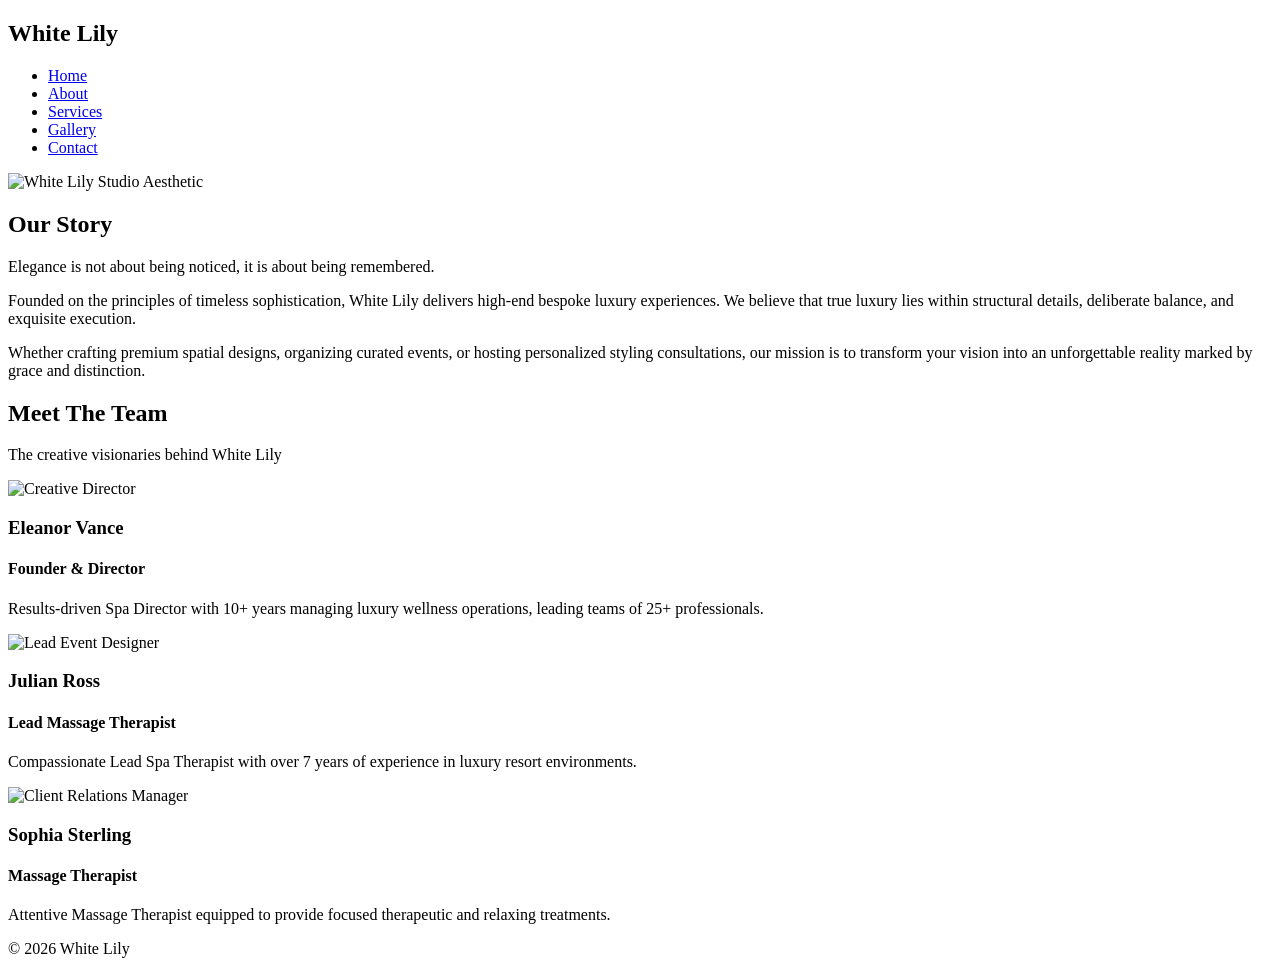
==== about.html @ abf622b4 "services ch" ====
<!DOCTYPE html>
<html lang="en">
<head>

<meta charset="UTF-8">
<meta name="viewport" content="width=device-width, initial-scale=1.0">
   
<title>White Lily</title>

<link rel="stylesheet" href="style.css">
<link rel="preconnect" href="https://fonts.googleapis.com">
<link rel="preconnect" href="https://fonts.gstatic.com" crossorigin>
<link href="https://fonts.googleapis.com/css2?family=Cinzel:wght@400;600;700&display=swap" rel="stylesheet">

</head>

<body>

<div class="glitter"></div>

<header>

<nav>

<h2> White Lily</h2>

<ul>
                <li><a href="index.html">Home</a></li>
                <li><a href="about.html">About</a></li>
                <li><a href="services.html">Services</a></li>
                <li><a href="gallery.html">Gallery</a></li>
                <li><a href="contact.html">Contact</a></li>
            </ul>

</nav>

<!-- Elegant About Section -->
<section class="about-section">
    <div class="about-container">
        
        <!-- Left: Visual Story Block -->
        <div class="about-image-block">
            <div class="about-border-frame"></div>
            <img src="images/2.png" alt="White Lily Studio Aesthetic">
        </div>

        <!-- Right: Text Content Block -->
        <div class="about-text-block">
            <h2>Our Story</h2>
            <div class="gold-divider"></div>
            <p class="about-lead">Elegance is not about being noticed, it is about being remembered.</p>
            <p>Founded on the principles of timeless sophistication, White Lily delivers high-end bespoke luxury experiences. We believe that true luxury lies within structural details, deliberate balance, and exquisite execution.</p>
            <p>Whether crafting premium spatial designs, organizing curated events, or hosting personalized styling consultations, our mission is to transform your vision into an unforgettable reality marked by grace and distinction.</p>
        </div>

        <!-- Meet the Team Section -->
<section class="team-section">
    <div class="team-header">
        <h2>Meet The Team</h2>
        <div class="gold-divider-center"></div>
        <p>The creative visionaries behind White Lily</p>
    </div>

    <div class="team-grid">
        
        <!-- Profile 1 -->
        <div class="team-card">
            <div class="profile-frame">
                <img src="images/profile3.jpg" alt="Creative Director">
            </div>
            <h3>Eleanor Vance</h3>
            <h4>Founder & Director</h4>
            <p>Results-driven Spa Director with 10+ years managing luxury wellness operations, leading teams of 25+ professionals.</p>
        </div>

        <!-- Profile 2 -->
        <div class="team-card">
            <div class="profile-frame">
                <img src="images/profile2.jpg" alt="Lead Event Designer">
            </div>
            <h3>Julian Ross</h3>
            <h4>Lead Massage Therapist</h4>
            <p>Compassionate Lead Spa Therapist with over 7 years of experience in luxury resort environments.</p>
</div>
        <!-- Profile 3 -->
        <div class="team-card">
            <div class="profile-frame">
                <img src="images/profile1.jpg" alt="Client Relations Manager">
            </div>
            <h3>Sophia Sterling</h3>
            <h4>Massage Therapist</h4>
            <p>Attentive Massage Therapist equipped to provide focused therapeutic and relaxing treatments.</p>
        </div>

    </div>
</section>


    </div>
</section>


</header>

<footer>
<p>© 2026 White Lily</p>
</footer>

 <script src="script.js"></script>

</body>

</html>
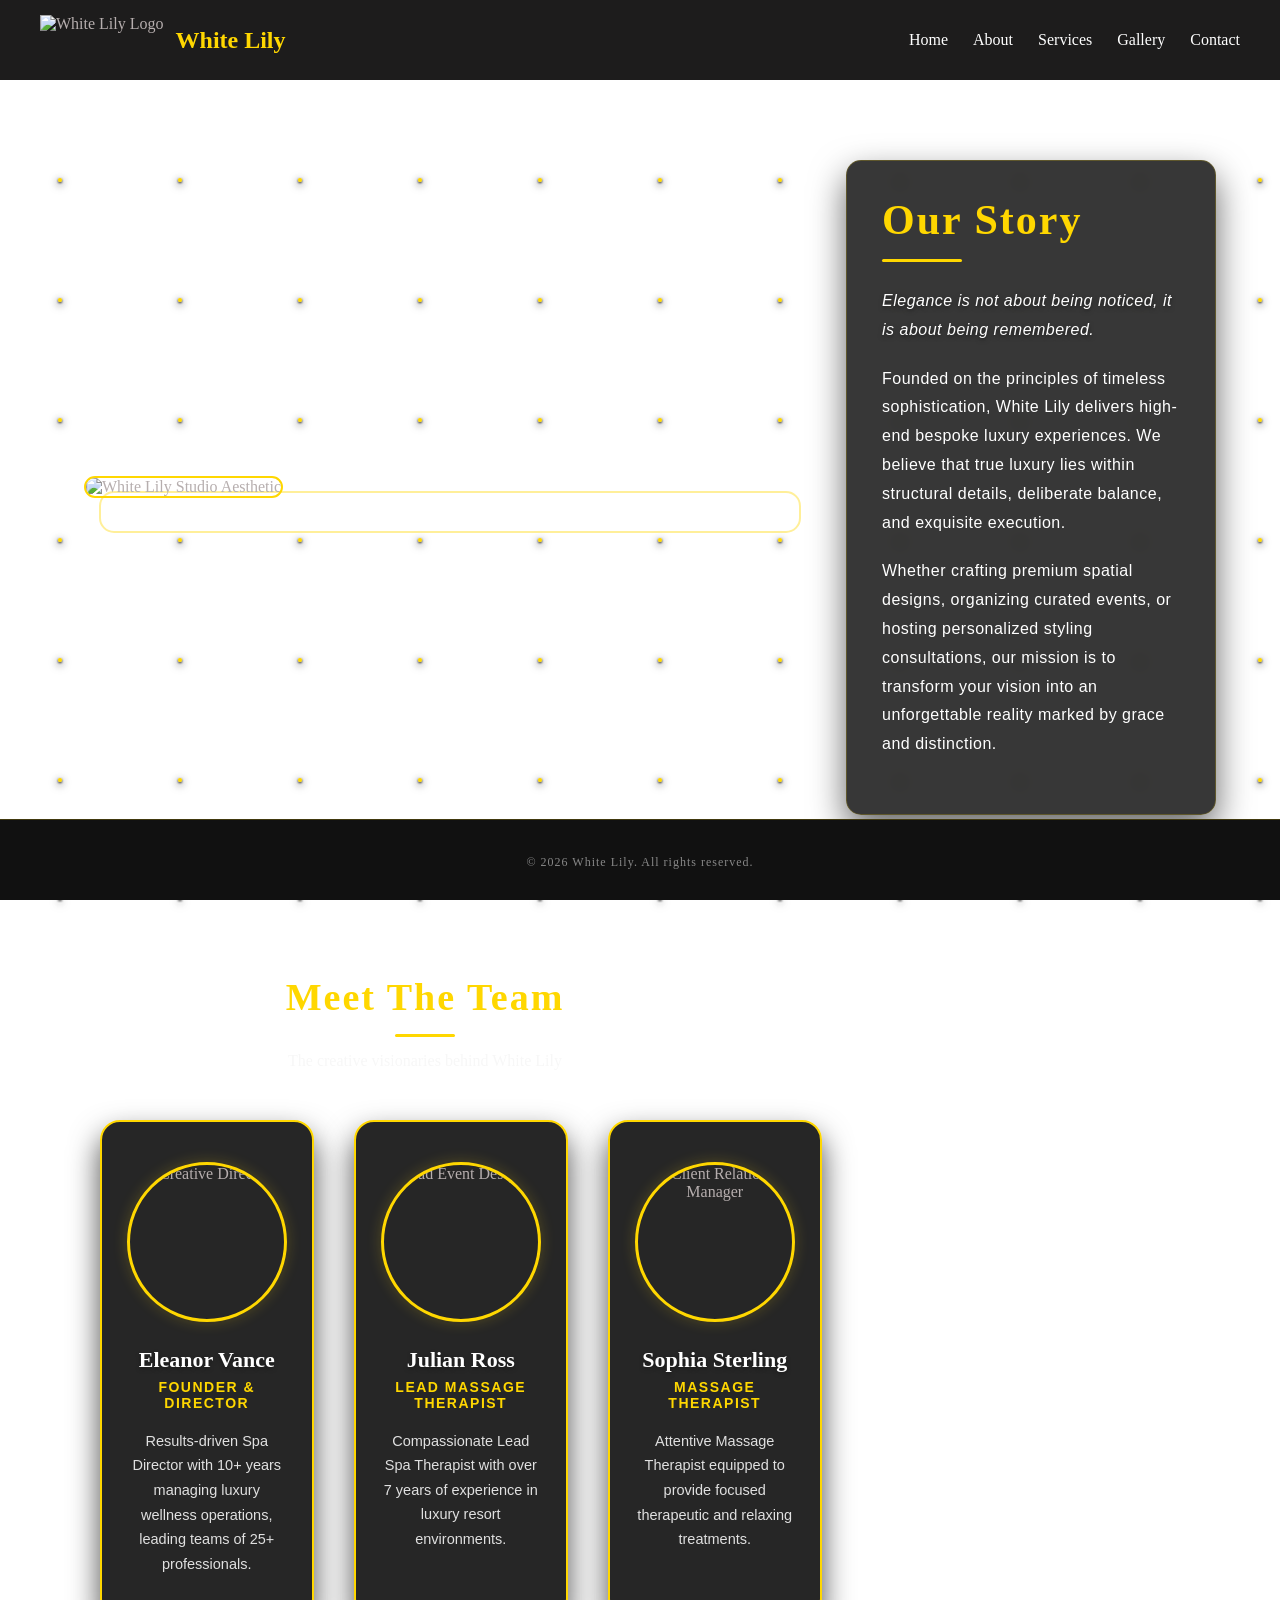
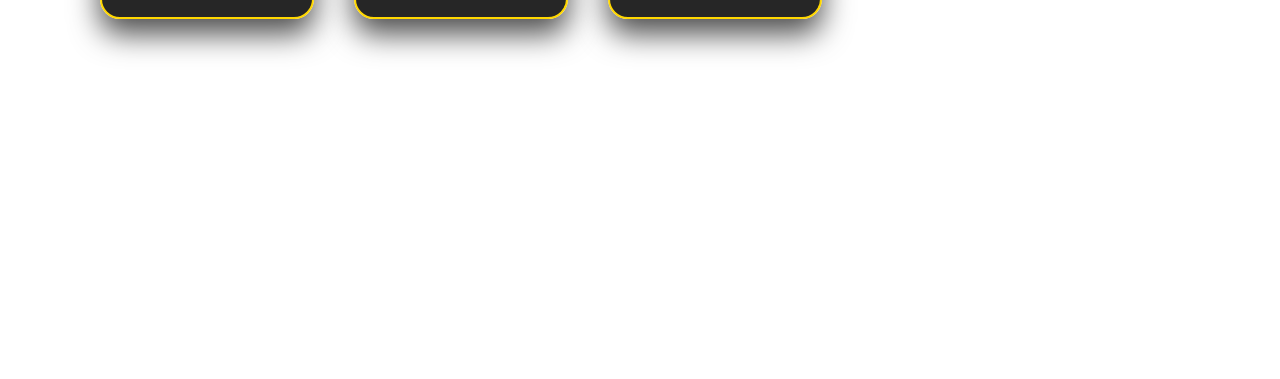
==== commit dff2c04c: "fixed nav and footer" ====
--- a/about.html
+++ b/about.html
@@ -18,21 +18,22 @@
 
 <div class="glitter"></div>
 
-<header>
-
-<nav>
-
-<h2> White Lily</h2>
-
-<ul>
-                <li><a href="index.html">Home</a></li>
-                <li><a href="about.html">About</a></li>
-                <li><a href="services.html">Services</a></li>
-                <li><a href="gallery.html">Gallery</a></li>
-                <li><a href="contact.html">Contact</a></li>
-            </ul>
-
-</nav>
+    <header>
+    <nav>
+        <!-- Logo and Brand Name Container -->
+        <div class="logo-container">
+            <img src="images/logo.png" alt="White Lily Logo" class="nav-logo">
+            <h2>White Lily</h2>
+        </div>
+        <ul>
+            <li><a href="index.html">Home</a></li>
+            <li><a href="about.html">About</a></li>
+            <li><a href="services.html">Services</a></li>
+            <li><a href="gallery.html">Gallery</a></li>
+            <li><a href="contact.html">Contact</a></li>
+        </ul>
+    </nav>
+</header>
 
 <!-- Elegant About Section -->
 <section class="about-section">
@@ -102,8 +103,10 @@
 
 </header>
 
-<footer>
-<p>© 2026 White Lily</p>
+    <footer>
+    <div class="footer-content">
+        <p class="copyright">© 2026 White Lily. All rights reserved.</p>
+    </div>
 </footer>
 
  <script src="script.js"></script>
--- a/style.css
+++ b/style.css
@@ -0,0 +1,973 @@
+/* General Setup */
+/* General Setup */
+*{ 
+    margin:0; 
+    padding:0; 
+    box-sizing:border-box; 
+}
+body { 
+    font-family: 'Cinzel', serif; 
+    color: rgb(182, 174, 174); 
+    overflow-x: hidden; 
+    position: relative; 
+    min-height: 100vh; 
+    
+    /* Adds bottom spacing equal to the footer height so content isn't hidden behind it */
+    padding-bottom: 180px; 
+}
+
+/* Navigation - Fully Responsive Setup */
+nav {
+    display: flex;
+    justify-content: space-between; 
+    align-items: center;
+    padding: 15px 40px; 
+    background: rgb(29, 28, 28); 
+    backdrop-filter: blur(10px); 
+    position: sticky; 
+    top: 0; 
+    z-index: 100;
+}
+
+.logo-container {
+    display: flex;
+    align-items: center; 
+    gap: 12px;           
+}
+
+/* Responsive Logo Scaling */
+.nav-logo {
+    height: 50px; /* Reduced from 120px to prevent mobile layout breaking */
+    width: auto;         
+    object-fit: contain;
+}
+
+.logo-container h2 {
+    margin: 0;
+    color: #FFD700; 
+    font-size: 1.5rem;
+    animation: goldShimmer 4s infinite; 
+    white-space: nowrap; /* Prevents name splitting into two lines awkwardly */
+}
+
+nav ul { 
+    display: flex; 
+    gap: 25px; 
+    list-style: none; 
+}
+
+nav a { 
+    text-decoration: none; 
+    color: white; 
+    font-size: 16px; 
+    transition: .4s; 
+}
+
+nav a:hover { 
+    color: #FFD700; 
+}
+
+/* Footer - Permanently Positioned at Bottom */
+footer {
+    width: 100%;
+    background-color: #111111; 
+    color: #ffffff;            
+    padding: 30px 20px;
+    box-sizing: border-box;
+    font-family: 'Cinzel', serif;
+    
+    /* Forces footer to overlay permanently at the bottom of the screen */
+    position: fixed;
+    bottom: 0;
+    left: 0;
+    z-index: 100;
+    
+    display: flex;
+    justify-content: center;
+    align-items: center;
+    text-align: center;
+    border-top: 1px solid rgba(255, 215, 0, 0.2); /* Subtle gold accent split line */
+}
+
+.footer-content {
+    max-width: 1200px;
+    margin: 0 auto;
+    display: flex;
+    flex-direction: column;
+    align-items: center;
+    justify-content: center;
+    gap: 15px; 
+}
+
+.footer-content h2 {
+    color: #FFD700;
+    font-size: 1.4rem;
+    font-weight: 600;
+    letter-spacing: 2px;
+    margin: 0;
+}
+
+.footer-content ul {
+    list-style: none;
+    padding: 0;
+    margin: 0;
+    display: flex;
+    flex-wrap: wrap;
+    justify-content: center;
+    gap: 20px; 
+}
+
+.footer-content ul li a {
+    color: #ffffff; 
+    text-decoration: none;
+    font-size: 0.9rem;
+    letter-spacing: 1px;
+    transition: color 0.3s ease;
+}
+
+.footer-content ul li a:hover {
+    color: #FFD700; 
+}
+
+.footer-content .copyright {
+    font-size: 0.75rem;
+    color: #888888;
+    margin-top: 5px;
+    letter-spacing: 1px;
+}
+
+/* --- MOBILE RESPONSIVE MEDIA QUERIES --- */
+@media (max-width: 768px) {
+    /* Stack navigation items vertically on small screens */
+    nav {
+        flex-direction: column;
+        gap: 15px;
+        padding: 15px 20px;
+    }
+    
+    nav ul {
+        gap: 15px;
+        flex-wrap: wrap;
+        justify-content: center;
+    }
+    
+    nav a {
+        font-size: 14px;
+    }
+    
+    /* Shrink logo and typography slightly for mobile layouts */
+    .nav-logo {
+        height: 40px;
+    }
+    
+    .logo-container h2 {
+        font-size: 1.25rem;
+    }
+    
+    /* Adjust body clearance since footer takes more space on narrow screens */
+    body {
+        padding-bottom: 220px;
+    }
+    
+    .footer-content ul {
+        gap: 12px;
+    }
+}
+
+/* Glitter Background */
+.glitter{ 
+    position:fixed; 
+    width:100%; 
+    height:100%; 
+    pointer-events:none; 
+    filter: drop-shadow(0 2px 4px rgba(0,0,0,0.6)) drop-shadow(0 1px 1px rgba(0,0,0,0.8)); 
+    background-image: radial-gradient(circle,#FFD700 1.5px,transparent 2.5px), radial-gradient(circle,#fff 1.5px,transparent 2.5px); 
+    background-size:120px 120px; 
+    opacity: 1; 
+    animation:glitterMove 40s linear infinite; 
+}
+
+@keyframes glitterMove{ 
+    from{ transform:translateY(0); } 
+    to{ transform:translateY(-600px); } 
+}
+
+
+/* Hero */
+.hero{ 
+    height:40vh; 
+    display:flex; 
+    flex-direction:column; 
+    justify-content:center; 
+    align-items:center; 
+    text-align:center; 
+}
+.hero h1{ 
+    font-size:60px; 
+    animation:goldShimmer 4s infinite; 
+}
+.hero p{ 
+    font-size:22px; 
+    margin-top:20px; 
+    color: black; 
+}
+
+/* Text Shimmer */
+@keyframes goldShimmer{ 
+    0%{ color:gold; text-shadow:0 0 5px silver; } 
+    50%{ color:#FFD700; text-shadow: 0 0 20px gold, 0 0 40px gold; } 
+    100%{ color:white; text-shadow:0 0 5px gold; } 
+}
+
+/* --- FIXED GALLERY SLIDER --- */
+.slider{ 
+    width:90%; 
+    height:500px; 
+    margin:auto; 
+    overflow:hidden; 
+    border:3px solid gold; 
+    border-radius:20px; 
+    position: relative;
+}
+
+.slides {
+    display: grid;
+    grid-auto-flow: column;
+    grid-auto-columns: 100%; /* Force every single image to be 1 slide wide */
+    width: 100%;
+    height: 100%;
+    
+    /* SLOW DOWN TRANSITION SPEED HERE (Changed from 0.8s to 1.2s) */
+    transition: transform 1.2s ease-in-out; 
+}
+
+
+.slides img{ 
+    width:100%; 
+    height:500px; 
+    object-fit:cover; 
+    transition:.6s; 
+}
+
+/* Hover Zoom */
+.slides img:hover{ 
+    transform:scale(1.08); 
+    filter:brightness(120%); 
+}
+
+/* Slider Controls */
+.slider-btn {
+    position: absolute;
+    top: 50%;
+    transform: translateY(-50%);
+    background: rgba(0, 0, 0, 0.6);
+    color: #FFD700;
+    border: 2px solid gold;
+    font-size: 24px;
+    padding: 12px 18px;
+    cursor: pointer;
+    border-radius: 50%;
+    z-index: 10;
+    transition: 0.3s;
+}
+
+.slider-btn:hover {
+    background: #FFD700;
+    color: black;
+}
+
+.prev-btn { left: 20px; }
+.next-btn { right: 20px; }
+
+/* Fixed Standalone Keyframes */
+@keyframes imageShimmer{ 
+    100%{ left:200%; } 
+}
+
+.gallery-header{ 
+    color: gold; 
+    text-align: center; 
+}
+/* Feature Image Showcase */
+.single-showcase {
+    width: 90%;
+    height: 500px;
+    margin: 40px auto;
+    overflow: hidden;
+    border: 3px solid gold;
+    border-radius: 20px;
+    box-shadow: 0 10px 30px rgba(0, 0, 0, 0.5);
+}
+
+.single-showcase img {
+    width: 100%;
+    height: 100%;
+    object-fit: cover;
+    transition: transform 0.6s ease, filter 0.6s ease;
+}
+
+/* Kept your elegant hover zoom effect for the single image */
+.single-showcase img:hover {
+    transform: scale(1.04);
+    filter: brightness(110%);
+}
+/* Services Section Layout */
+.services-hero {
+    text-align: center;
+    padding: 60px 20px 20px 20px;
+}
+
+.services-hero h1 {
+    font-size: 50px;
+    animation: goldShimmer 4s infinite;
+}
+
+.services-hero p {
+    font-size: 20px;
+    color: black;
+    margin-top: 10px;
+}
+
+/* 3-Column Grid for Cards */
+.services-container {
+    display: grid;
+    grid-template-columns: repeat(3, 1fr); /* 3 equal columns */
+    gap: 40px;
+    width: 90%;
+    max-width: 1200px;
+    margin: 40px auto;
+    padding-bottom: 60px;
+}
+
+/* Individual Service Card with Gold Border */
+.service-card {
+    background: rgba(29, 28, 28, 0.75); /* Dark matching background */
+    backdrop-filter: blur(5px);
+    border: 3px solid gold;
+    border-radius: 20px;
+    overflow: hidden;
+    padding: 0 0 25px 0;
+    text-align: center;
+    box-shadow: 0 10px 25px rgba(0, 0, 0, 0.5);
+    transition: transform 0.4s ease;
+}
+
+/* Image Wrapper Box to hide overflow zoom */
+.card-image-box {
+    width: 100%;
+    height: 250px;
+    overflow: hidden; /* Clips the image zoom effect within the card */
+}
+
+/* Card Images with Hover Effects */
+.service-card img {
+    width: 100%;
+    height: 100%;
+    object-fit: cover;
+    transition: transform 0.6s ease, filter 0.6s ease;
+}
+
+/* Hover Effects matching original design */
+.service-card:hover img {
+    transform: scale(1.08);
+    filter: brightness(120%);
+}
+
+/* Typography inside Cards */
+.service-card h3 {
+    color: #FFD700;
+    font-size: 22px;
+    margin: 20px 15px 10px 15px;
+    letter-spacing: 1px;
+}
+
+.service-card p {
+    color: whitesmoke;
+    font-size: 15px;
+    line-height: 1.6;
+    padding: 0 20px;
+    font-family: sans-serif; /* Cleaner readability for body text */
+}
+
+/* Responsive Layout for Tablets and Mobile */
+@media (max-width: 968px) {
+    .services-container {
+        grid-template-columns: repeat(2, 1fr); /* Drops to 2 columns */
+    }
+}
+
+@media (max-width: 650px) {
+    .services-container {
+        grid-template-columns: 1fr; /* Drops to 1 column on small screens */
+        gap: 30px;
+    }
+}
+
+/* Gold Book Now Button Styling */
+.book-btn {
+    display: inline-block;
+    margin-top: 20px;
+    padding: 10px 25px;
+    background: #FFD700;
+    color: #1d1c1c;
+    text-decoration: none;
+    font-weight: 600;
+    font-size: 14px;
+    letter-spacing: 1px;
+    text-transform: uppercase;
+    border: 2px solid #FFD700;
+    border-radius: 25px;
+    transition: all 0.4s ease;
+    cursor: pointer;
+}
+
+/* Hover Interactive Effects */
+.book-btn:hover {
+    background: transparent;
+    color: #FFD700;
+    box-shadow: 0 0 15px rgba(255, 215, 0, 0.4);
+    transform: translateY(-2px);
+}
+
+/* Adjust card spacing to make room for buttons */
+/* Container adjustment for overlay tracking */
+.service-card {
+    position: relative;
+    overflow: hidden;
+}
+
+/* Shimmer Overlay Layer */
+.service-card::before {
+    content: '';
+    position: absolute;
+    top: 0;
+    left: -150%;
+    width: 50%;
+    height: 100%;
+    background: linear-gradient(
+        90deg, 
+        transparent, 
+        rgba(255, 215, 0, 0.08), 
+        rgba(255, 215, 0, 0.15), 
+        rgba(255, 215, 0, 0.08), 
+        transparent
+    );
+    transform: skewX(-25deg); /* Angles the shimmer line */
+    pointer-events: none; /* Prevents interference with clicks or hover links */
+    z-index: 1;
+    animation: cardShimmer 6s infinite ease-in-out;
+}
+
+/* Staggers the animation slightly across cards so they do not flash at once */
+.service-card:nth-child(2)::before { animation-delay: 1s; }
+.service-card:nth-child(3)::before { animation-delay: 2s; }
+.service-card:nth-child(4)::before { animation-delay: 3s; }
+.service-card:nth-child(5)::before { animation-delay: 4s; }
+.service-card:nth-child(6)::before { animation-delay: 5s; }
+
+/* Shimmer Movement Animation */
+@keyframes cardShimmer {
+    0% {
+        left: -150%;
+    }
+    30%, 100% {
+        left: 200%;
+    }
+}
+
+/* Contact Section Container */
+.contact-details-section {
+    width: 90%;
+    max-width: 1100px;
+    margin: 50px auto;
+    padding: 20px 0;
+}
+
+.contact-grid {
+    display: grid;
+    grid-template-columns: repeat(3, 1fr);
+    gap: 30px;
+}
+
+/* Individual Link Cards */
+.contact-item-card {
+    background: rgba(29, 28, 28, 0.75);
+    backdrop-filter: blur(5px);
+    border: 2px solid gold;
+    border-radius: 15px;
+    padding: 30px 20px;
+    text-align: center;
+    text-decoration: none;
+    color: whitesmoke;
+    display: flex;
+    flex-direction: column;
+    align-items: center;
+    transition: transform 0.4s ease, box-shadow 0.4s ease;
+}
+
+/* Icon Containers */
+.contact-icon-box {
+    font-size: 32px;
+    color: #FFD700;
+    margin-bottom: 15px;
+    transition: transform 0.4s ease;
+}
+
+.contact-item-card h4 {
+    font-family: 'Cinzel', serif;
+    color: #FFD700;
+    font-size: 18px;
+    margin-bottom: 8px;
+    letter-spacing: 1px;
+}
+
+.contact-item-card p {
+    font-size: 14px;
+    font-family: sans-serif;
+    opacity: 0.85;
+}
+
+/* Matching Hover Zoom & Glow Effects */
+.contact-item-card:hover {
+    transform: translateY(-5px);
+    box-shadow: 0 10px 20px rgba(255, 215, 0, 0.15);
+}
+
+.contact-item-card:hover .contact-icon-box {
+    transform: scale(1.15);
+}
+
+/* Responsive breakpoint adjustments */
+@media (max-width: 768px) {
+    .contact-grid {
+        grid-template-columns: 1fr;
+        gap: 20px;
+    }
+}
+
+/* About Section Layout */
+.about-section {
+    width: 100%;
+    padding: 80px 0;
+    position: relative;
+}
+
+.about-container {
+    display: grid;
+    grid-template-columns: 1fr 1fr; /* Two equal columns */
+    gap: 60px;
+    width: 90%;
+    max-width: 1200px;
+    margin: 0 auto;
+    align-items: center;
+}
+
+/* Left Column: Image with Floating Frame Effect */
+.about-image-block {
+    position: relative;
+    padding: 20px;
+}
+
+.about-image-block img {
+    width: 100%;
+    height: 480px;
+    object-fit: cover;
+    border-radius: 15px;
+    position: relative;
+    z-index: 2;
+    border: 2px solid gold;
+    transition: transform 0.6s ease, filter 0.6s ease;
+}
+
+/* Subtle frame shadow behind the image */
+.about-border-frame {
+    position: absolute;
+    top: 0;
+    left: 0;
+    width: calc(100% - 20px);
+    height: calc(100% - 20px);
+    border: 2px solid rgba(255, 215, 0, 0.4);
+    border-radius: 15px;
+    transform: translate(35px, 35px);
+    z-index: 1;
+    transition: transform 0.6s ease;
+}
+
+/* Interactive Hover Linkage */
+.about-image-block:hover img {
+    transform: scale(1.02) translate(-5px, -5px);
+    filter: brightness(110%);
+}
+
+.about-image-block:hover .about-border-frame {
+    transform: translate(45px, 45px);
+}
+
+/* Right Column: Text Content Styling */
+/* --- ACCESSIBILITY AND READABILITY FIXES --- */
+
+/* Right Column: Text Content Styling */
+.about-text-block {
+    padding: 35px;
+    background: rgba(20, 20, 20, 0.85); /* Deep slate solid contrast shield */
+    backdrop-filter: blur(8px); /* Melts down sharp background glitter shapes */
+    border: 1px solid rgba(255, 215, 0, 0.2); /* Soft contextual framing */
+    border-radius: 15px;
+    box-shadow: 0 15px 35px rgba(0, 0, 0, 0.6);
+}
+
+.about-text-block h2 {
+    font-size: 42px;
+    font-family: 'Cinzel', serif;
+    color: #FFD700;
+    letter-spacing: 2px;
+    animation: goldShimmer 5s infinite;
+}
+
+.gold-divider {
+    width: 80px;
+    height: 3px;
+    background: #FFD700;
+    margin: 15px 0 25px 0;
+    border-radius: 2px;
+}
+
+/* Upgraded lead quote clarity */
+.about-lead {
+    font-size: 20px;
+    color: #FFF3B0; /* Switched to clear champagne yellow instead of deep gold */
+    font-style: italic;
+    line-height: 1.6;
+    margin-bottom: 20px;
+    font-weight: 500;
+    text-shadow: 0 2px 4px rgba(0, 0, 0, 0.5);
+}
+
+.about-text-block p {
+    font-family: sans-serif;
+    font-size: 16px;
+    line-height: 1.8;
+    color: #FFFFFF; /* Absolute bright white for clear readability */
+    margin-bottom: 20px;
+    letter-spacing: 0.5px;
+}
+
+/* Responsive Media Queries */
+@media (max-width: 968px) {
+    .about-container {
+        grid-template-columns: 1fr; /* Drops columns to stack elements vertically */
+        gap: 40px;
+    }
+    
+    .about-text-block {
+        padding-right: 0;
+        text-align: center;
+    }
+    
+    .gold-divider {
+        margin: 15px auto 25px auto; /* Centers divider line on mobile layouts */
+    }
+    
+    .about-image-block {
+        max-width: 500px;
+        margin: 0 auto;
+    }
+    
+    .about-border-frame {
+        display: none; /* Hides floating offset border element on tight displays */
+    }
+}
+
+/* Team Section Layout */
+.team-section {
+    width: 90%;
+    max-width: 1200px;
+    margin: 60px auto 100px auto;
+    padding-top: 40px;
+}
+
+.team-header {
+    text-align: center;
+    margin-bottom: 50px;
+}
+
+.team-header h2 {
+    font-size: 38px;
+    font-family: 'Cinzel', serif;
+    color: #FFD700;
+    letter-spacing: 2px;
+}
+
+.gold-divider-center {
+    width: 60px;
+    height: 3px;
+    background: #FFD700;
+    margin: 15px auto;
+    border-radius: 2px;
+}
+
+.team-header p {
+    font-size: 16px;
+    color: whitesmoke;
+    opacity: 0.8;
+}
+
+/* 3-Column Profile Cards Track Grid */
+.team-grid {
+    display: grid;
+    grid-template-columns: repeat(3, 1fr);
+    gap: 40px;
+}
+
+
+/* Circular Profiles Crop Frames */
+.profile-frame {
+    width: 160px;
+    height: 160px;
+    margin: 0 auto 25px auto;
+    border-radius: 50%;
+    overflow: hidden;
+    border: 3px solid #FFD700;
+    box-shadow: 0 0 15px rgba(255, 215, 0, 0.2);
+    transition: transform 0.6s ease, border-color 0.6s ease, box-shadow 0.6s ease;
+}
+
+.profile-frame img {
+    width: 100%;
+    height: 100%;
+    object-fit: cover;
+    transition: transform 0.6s ease;
+}
+
+/* Integrated Luxury Interactive Shimmer and Grow Effects */
+.team-card:hover {
+    transform: translateY(-8px);
+    box-shadow: 0 15px 30px rgba(255, 215, 0, 0.15);
+}
+
+.team-card:hover .profile-frame {
+    border-color: white;
+    transform: scale(1.05);
+    box-shadow: 0 0 25px rgba(255, 215, 0, 0.5);
+}
+
+.team-card:hover .profile-frame img {
+    transform: scale(1.1);
+}
+
+/* Fluid Layout Conversions for Portable Device Viewports */
+@media (max-width: 968px) {
+    .team-grid {
+        grid-template-columns: repeat(2, 1fr); /* Collapses tracks to dual fields */
+    }
+}
+
+@media (max-width: 650px) {
+    .team-grid {
+        grid-template-columns: 1fr; /* Direct vertical single track profiles drop */
+        gap: 30px;
+    }
+}
+
+/* Card Boxes Upgraded Contrast Design */
+.team-card {
+    background: rgba(15, 15, 15, 0.9); /* Dropped to 90% solid darkness filter */
+    backdrop-filter: blur(10px);
+    border: 2px solid gold;
+    border-radius: 20px;
+    padding: 40px 25px;
+    text-align: center;
+    box-shadow: 0 15px 30px rgba(0, 0, 0, 0.7);
+    transition: transform 0.4s ease, box-shadow 0.4s ease;
+}
+
+.team-card h3 {
+    font-family: 'Cinzel', serif;
+    color: #FFFFFF; /* High clarity title */
+    font-size: 22px;
+    margin-bottom: 6px;
+    text-shadow: 0 2px 4px rgba(0, 0, 0, 0.4);
+}
+
+.team-card h4 {
+    color: #FFD700;
+    font-size: 14px;
+    font-family: sans-serif;
+    text-transform: uppercase;
+    letter-spacing: 1.5px;
+    margin-bottom: 18px;
+    font-weight: 700;
+}
+
+.team-card p {
+    font-family: sans-serif;
+    color: #E0E0E0; /* Soft readable cloud grey to reduce eye strain */
+    font-size: 14.5px;
+    line-height: 1.7;
+}
+
+/* Business Hours Layout */
+/* --- ULTIMATE CENTERING SYSTEM --- */
+
+.hours-section {
+    width: 100% !important;
+    display: flex !important;
+    justify-content: center !important; /* Forces horizontal centering */
+    align-items: center !important;     /* Forces vertical centering */
+    text-align: center !important;      /* Forces internal text centering */
+    margin: 60px 0 !important;
+    padding: 0 !important;
+    float: none !important;             /* Kills any legacy float positioning */
+}
+
+.hours-card {
+    background: rgba(15, 15, 15, 0.95) !important; /* Deep dark high-contrast mask */
+    backdrop-filter: blur(12px) !important;
+    border: 2px solid gold !important;
+    border-radius: 20px !important;
+    padding: 50px 40px !important;
+    box-shadow: 0 25px 60px rgba(0, 0, 0, 0.8) !important;
+    
+    /* RESET MARGINS AND FORCE CENTER CORES */
+    margin-left: auto !important;
+    margin-right: auto !important;
+    display: inline-block !important;   /* Locks the box context wrapper */
+    float: none !important;
+    
+    width: 90% !important;
+    max-width: 550px !important;
+    position: relative !important;
+    left: 0 !important;
+    transform: none !important;
+}
+
+
+/* Responsive adjustment to prevent crowding on small phone screens */
+@media (max-width: 600px) {
+    .hours-card {
+        padding: 30px 20px;
+        position: relative; /* Switches back to regular flow on tight screens */
+        top: 0;
+        left: 0;
+        transform: translate(0, 0);
+        margin: 40px auto;
+    }
+}
+
+
+.hours-header h2 {
+    font-size: 36px;
+    font-family: 'Cinzel', serif;
+    color: #FFD700;
+    letter-spacing: 2px;
+}
+
+/* Live Status Styles */
+.status-indicator {
+    display: inline-flex;
+    align-items: center;
+    gap: 8px;
+    font-family: sans-serif;
+    font-size: 13px;
+    text-transform: uppercase;
+    letter-spacing: 1.5px;
+    padding: 6px 14px;
+    border-radius: 20px;
+    font-weight: 600;
+    margin-top: 5px;
+}
+
+.open-status {
+    background: rgba(46, 204, 113, 0.15);
+    color: #2ecc71;
+    border: 1px solid rgba(46, 204, 113, 0.3);
+}
+
+.closed-status {
+    background: rgba(231, 76, 60, 0.15);
+    color: #e74c3c;
+    border: 1px solid rgba(231, 76, 60, 0.3);
+}
+
+.status-dot {
+    width: 8px;
+    height: 8px;
+    border-radius: 50%;
+    background-color: currentColor;
+    animation: statusPulse 1.8s infinite alternate;
+}
+
+@keyframes statusPulse {
+    0% { opacity: 0.4; }
+    100% { opacity: 1; box-shadow: 0 0 8px currentColor; }
+}
+
+/* Timetable Grid Realignment */
+.hours-timetable {
+    margin: 35px 0;
+    font-family: sans-serif;
+}
+
+.timetable-row {
+    display: flex;
+    justify-content: space-between;
+    align-items: baseline;
+    margin-bottom: 20px;
+    font-size: 16px;
+    color: #FFFFFF;
+    letter-spacing: 0.5px;
+}
+
+.line-spacer {
+    flex-grow: 1;
+    border-bottom: 1px dotted rgba(255, 215, 0, 0.3);
+    margin: 0 15px;
+}
+
+.day {
+    font-weight: 500;
+}
+
+.time {
+    color: #FFF3B0; /* Champagne text accent */
+    font-weight: 600;
+}
+
+.closed-day {
+    opacity: 0.6;
+}
+
+.closed-day .time {
+    color: #e74c3c;
+}
+
+.hours-note {
+    font-family: 'Cinzel', serif;
+    font-size: 15px;
+    color: #FFD700;
+    font-style: italic;
+    letter-spacing: 1px;
+}
+/* Mobile Responsive Navigation (Screens under 768px wide) */
+@media screen and (max-width: 768px) {
+    nav {
+        flex-direction: column;   /* Stack the logo and menu vertically */
+        align-items: center;      /* Center both items horizontally */
+        padding: 15px 10px;       /* Give items breathing room */
+        gap: 10px;                /* Separate title from menu */
+    }
+
+    nav ul {
+        flex-direction: row;      /* Keep menu links in a horizontal row */
+        flex-wrap: wrap;          /* Let links wrap to a new line if needed */
+        justify-content: center;  /* Center the links under the heading */
+        padding: 0;
+        margin: 0;
+        gap: 12px;                /* Space out links to make tapping easy */
+    }
+
+    nav ul li a {
+        font-size: 14px;          /* Slightly smaller text for tight spaces */
+        padding: 6px 10px;        /* Ideal tap target size for thumbs */
+    }
+}
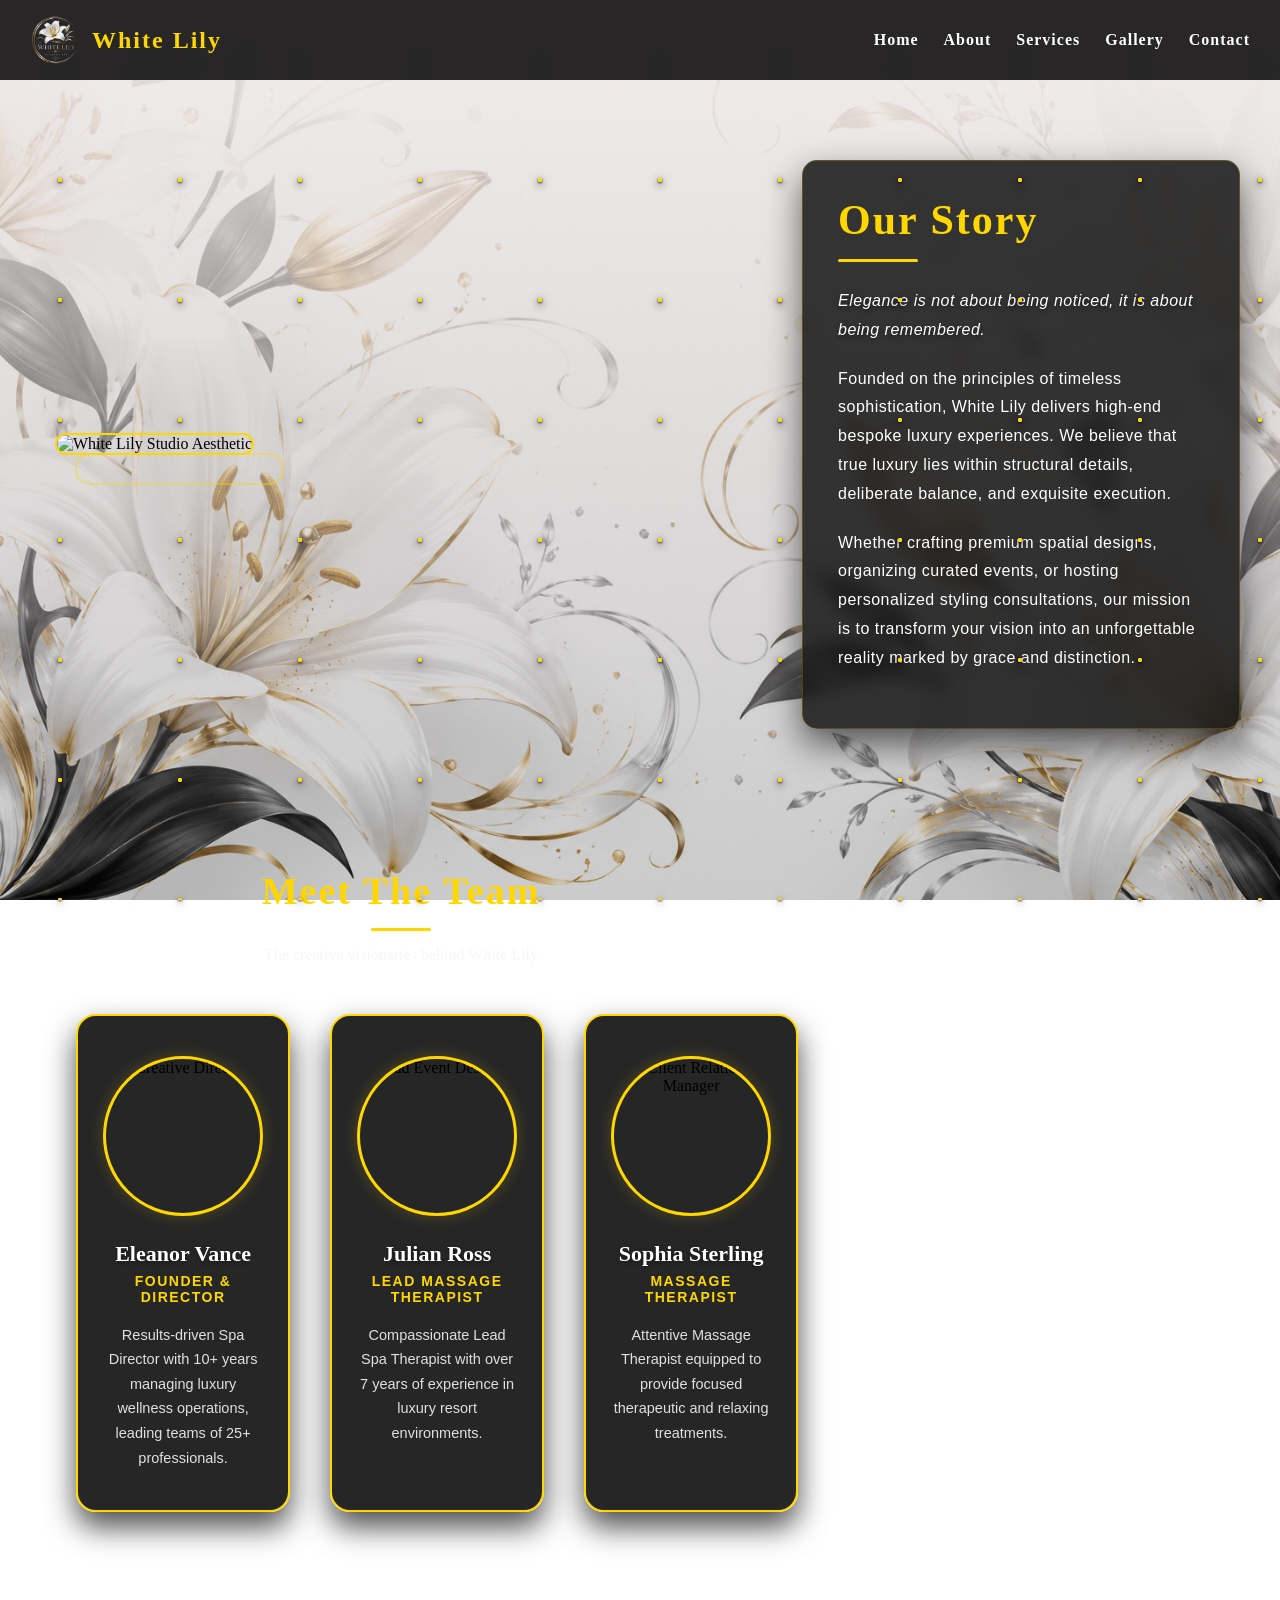
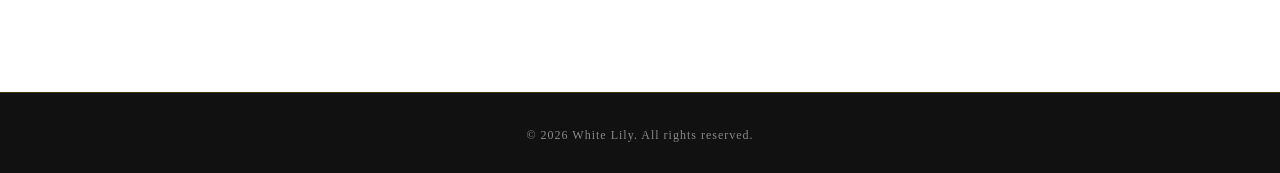
==== commit dd4bffb6: "logo all pages" ====
--- a/about.html
+++ b/about.html
@@ -1,16 +1,19 @@
 <!DOCTYPE html>
 <html lang="en">
 <head>
+    <meta charset="UTF-8">
+    <meta name="viewport" content="width=device-width, initial-scale=1.0">
+    <title>White Lily</title>
+    <link rel="stylesheet" href="style.css">
+    <!-- Paste this inside the <head> of EVERY HTML file -->
+<link rel="preconnect" href="https://googleapis.com">
+<link rel="preconnect" href="https://gstatic.com" crossorigin>
+<link href="https://googleapis.com/css2?family=Cinzel:wght@400;600;700&display=swap" rel="stylesheet">
+<link rel="stylesheet" href="style.css">
+<link rel="stylesheet" href="https://cloudflare.com">
+<!-- Font Awesome CDN Link -->
+<link rel="stylesheet" href="https://cloudflare.com" crossorigin="anonymous" referrerpolicy="no-referrer">
 
-<meta charset="UTF-8">
-<meta name="viewport" content="width=device-width, initial-scale=1.0">
-   
-<title>White Lily</title>
-
-<link rel="stylesheet" href="style.css">
-<link rel="preconnect" href="https://fonts.googleapis.com">
-<link rel="preconnect" href="https://fonts.gstatic.com" crossorigin>
-<link href="https://fonts.googleapis.com/css2?family=Cinzel:wght@400;600;700&display=swap" rel="stylesheet">
 
 </head>
 
@@ -18,13 +21,14 @@
 
 <div class="glitter"></div>
 
-    <header>
+   <header>
     <nav>
-        <!-- Logo and Brand Name Container -->
-        <div class="logo-container">
-            <img src="images/logo.png" alt="White Lily Logo" class="nav-logo">
-            <h2>White Lily</h2>
-        </div>
+        <a href="index.html" class="logo-link">
+            <div class="logo-container">
+                <img src="images/logo2.png" alt="White Lily Logo" class="nav-logo">
+                <h2>White Lily</h2>
+            </div>
+        </a>
         <ul>
             <li><a href="index.html">Home</a></li>
             <li><a href="about.html">About</a></li>
@@ -34,6 +38,7 @@
         </ul>
     </nav>
 </header>
+
 
 <!-- Elegant About Section -->
 <section class="about-section">
--- a/style.css
+++ b/style.css
@@ -1,973 +1,1165 @@
-/* General Setup */
-/* General Setup */
-*{ 
-    margin:0; 
-    padding:0; 
-    box-sizing:border-box; 
-}
-body { 
-    font-family: 'Cinzel', serif; 
-    color: rgb(182, 174, 174); 
-    overflow-x: hidden; 
-    position: relative; 
-    min-height: 100vh; 
-    
-    /* Adds bottom spacing equal to the footer height so content isn't hidden behind it */
-    padding-bottom: 180px; 
-}
-
-/* Navigation - Fully Responsive Setup */
+/* ============================= */
+/* WHITE LILY - CLEANED STYLE.CSS */
+/* Repeated code removed + navbar gap fixed + mobile friendly */
+/* ============================= */
+
+/* ---------- Global Reset ---------- */
+* {
+  margin: 0;
+  padding: 0;
+  box-sizing: border-box;
+}
+
+html {
+  scroll-behavior: smooth;
+  overflow-x: hidden;
+}
+
+body {
+  width: 100%;
+  min-height: 100vh;
+  margin: 0;
+  padding: 0;
+  overflow-x: hidden;
+  display: flex;
+  flex-direction: column;
+  font-family: 'Cinzel', serif;
+  background-image:
+    linear-gradient(rgb(243, 237, 237), rgba(0, 0, 0, 0.20)),
+    url("lily3.png");
+  background-size: cover;
+  background-position: center;
+  background-repeat: no-repeat;
+  background-attachment: fixed;
+}
+
+main {
+  flex: 1;
+}
+
+img {
+  max-width: 100%;
+  height: auto;
+}
+
+/* ---------- Fixed Top Navbar / Gap Fix ---------- */
+header {
+  margin: 0;
+  padding: 0;
+  width: 100%;
+  position: sticky;
+  top: 0;
+  z-index: 9999;
+}
+
 nav {
-    display: flex;
-    justify-content: space-between; 
-    align-items: center;
-    padding: 15px 40px; 
-    background: rgb(29, 28, 28); 
-    backdrop-filter: blur(10px); 
-    position: sticky; 
-    top: 0; 
-    z-index: 100;
+  width: 100%;
+  margin: 0;
+  padding: 15px 30px;
+  display: flex;
+  justify-content: space-between;
+  align-items: center;
+  background: rgba(29, 28, 28, 0.95);
+  backdrop-filter: blur(10px);
+  z-index: 9999;
+}
+
+.logo-link {
+  text-decoration: none;
+  color: inherit;
+  display: inline-block;
+  cursor: pointer;
+}
+
+.logo-link:hover {
+  opacity: 0.85;
+  transition: opacity 0.3s ease;
 }
 
 .logo-container {
-    display: flex;
-    align-items: center; 
-    gap: 12px;           
-}
-
-/* Responsive Logo Scaling */
+  display: flex;
+  align-items: center;
+  gap: 12px;
+}
+
 .nav-logo {
-    height: 50px; /* Reduced from 120px to prevent mobile layout breaking */
-    width: auto;         
-    object-fit: contain;
-}
-
+  height: 50px;
+  width: auto;
+  object-fit: contain;
+}
+
+.logo-link h2,
 .logo-container h2 {
-    margin: 0;
-    color: #FFD700; 
-    font-size: 1.5rem;
-    animation: goldShimmer 4s infinite; 
-    white-space: nowrap; /* Prevents name splitting into two lines awkwardly */
-}
-
-nav ul { 
-    display: flex; 
-    gap: 25px; 
-    list-style: none; 
-}
-
-nav a { 
-    text-decoration: none; 
-    color: white; 
-    font-size: 16px; 
-    transition: .4s; 
-}
-
-nav a:hover { 
-    color: #FFD700; 
-}
-
-/* Footer - Permanently Positioned at Bottom */
+  margin: 0;
+  color: #FFD700;
+  font-size: 1.5rem;
+  font-weight: 700;
+  letter-spacing: 2px;
+  white-space: nowrap;
+  animation: goldShimmer 4s infinite;
+}
+
+nav ul {
+  display: flex;
+  gap: 25px;
+  list-style: none;
+  margin: 0;
+  padding: 0;
+}
+
+nav a,
+nav ul li a {
+  font-family: 'Cinzel', serif;
+  text-decoration: none;
+  color: white;
+  font-size: 16px;
+  font-weight: 600;
+  letter-spacing: 1px;
+  transition: color 0.4s ease;
+}
+
+nav a:hover {
+  color: #FFD700;
+}
+
+/* ---------- Glitter Background ---------- */
+.glitter {
+  position: fixed;
+  inset: 0;
+  width: 100%;
+  height: 100%;
+  pointer-events: none;
+  z-index: 1;
+  filter:
+    drop-shadow(0 2px 4px rgba(0, 0, 0, 0.6))
+    drop-shadow(0 1px 1px rgba(0, 0, 0, 0.8));
+  background-image:
+    radial-gradient(circle, #FFD700 1.5px, transparent 2.5px),
+    radial-gradient(circle, #fff 1.5px, transparent 2.5px);
+  background-size: 120px 120px;
+  opacity: 1;
+  animation: glitterMove 40s linear infinite;
+}
+
+@keyframes glitterMove {
+  from { transform: translateY(0); }
+  to { transform: translateY(-600px); }
+}
+
+/* ---------- Footer ---------- */
 footer {
-    width: 100%;
-    background-color: #111111; 
-    color: #ffffff;            
-    padding: 30px 20px;
-    box-sizing: border-box;
-    font-family: 'Cinzel', serif;
-    
-    /* Forces footer to overlay permanently at the bottom of the screen */
-    position: fixed;
-    bottom: 0;
-    left: 0;
-    z-index: 100;
-    
-    display: flex;
-    justify-content: center;
-    align-items: center;
-    text-align: center;
-    border-top: 1px solid rgba(255, 215, 0, 0.2); /* Subtle gold accent split line */
+  width: 100%;
+  margin-top: auto;
+  padding: 30px 20px;
+  background-color: #111111;
+  color: #ffffff;
+  font-family: 'Cinzel', serif;
+  position: relative;
+  z-index: 100;
+  display: flex;
+  justify-content: center;
+  align-items: center;
+  text-align: center;
+  border-top: 1px solid rgba(255, 215, 0, 0.2);
 }
 
 .footer-content {
-    max-width: 1200px;
-    margin: 0 auto;
-    display: flex;
-    flex-direction: column;
-    align-items: center;
-    justify-content: center;
-    gap: 15px; 
+  max-width: 1200px;
+  margin: 0 auto;
+  display: flex;
+  flex-direction: column;
+  align-items: center;
+  justify-content: center;
+  gap: 15px;
 }
 
 .footer-content h2 {
+  color: #FFD700;
+  font-size: 1.4rem;
+  font-weight: 600;
+  letter-spacing: 2px;
+  margin: 0;
+}
+
+.footer-content ul {
+  list-style: none;
+  padding: 0;
+  margin: 0;
+  display: flex;
+  flex-wrap: wrap;
+  justify-content: center;
+  gap: 20px;
+}
+
+.footer-content ul li a {
+  color: #ffffff;
+  text-decoration: none;
+  font-size: 0.9rem;
+  letter-spacing: 1px;
+  transition: color 0.3s ease;
+}
+
+.footer-content ul li a:hover {
+  color: #FFD700;
+}
+
+.footer-content .copyright {
+  font-size: 0.75rem;
+  color: #888888;
+  margin-top: 5px;
+  letter-spacing: 1px;
+}
+
+/* ---------- Hero ---------- */
+.hero {
+  min-height: 70vh;
+  background-image:
+    linear-gradient(rgba(255, 255, 255, 0.59), rgba(0, 0, 0, 0.55)),
+    url("images/whitemsg.png");
+  background-size: cover;
+  background-position: center;
+  background-repeat: no-repeat;
+  display: flex;
+  flex-direction: column;
+  justify-content: center;
+  align-items: center;
+  text-align: center;
+}
+
+.hero-content {
+  flex: 1;
+  display: flex;
+  flex-direction: column;
+  align-items: center;
+  justify-content: center;
+  text-align: center;
+  color: white;
+  padding: 40px 20px;
+}
+
+.hero h1,
+.hero-content h1 {
+  font-size: 60px;
+  margin-bottom: 15px;
+  animation: goldShimmer 4s infinite;
+}
+
+.hero p,
+.hero-content p {
+  font-size: 22px;
+  margin-top: 20px;
+  color: black;
+}
+
+/* ---------- Services Hero ---------- */
+.services-hero {
+  text-align: center;
+  padding: 60px 20px 20px;
+}
+
+.services-hero h1 {
+  font-size: 50px;
+  animation: goldShimmer 4s infinite;
+}
+
+.services-hero p {
+  font-size: 20px;
+  color: black;
+  margin-top: 10px;
+}
+
+/* ---------- Text Shimmer ---------- */
+@keyframes goldShimmer {
+  0% {
+    color: gold;
+    text-shadow: 0 0 5px silver;
+  }
+  50% {
     color: #FFD700;
-    font-size: 1.4rem;
-    font-weight: 600;
-    letter-spacing: 2px;
-    margin: 0;
-}
-
-.footer-content ul {
-    list-style: none;
-    padding: 0;
-    margin: 0;
-    display: flex;
-    flex-wrap: wrap;
-    justify-content: center;
-    gap: 20px; 
-}
-
-.footer-content ul li a {
-    color: #ffffff; 
-    text-decoration: none;
-    font-size: 0.9rem;
-    letter-spacing: 1px;
-    transition: color 0.3s ease;
-}
-
-.footer-content ul li a:hover {
-    color: #FFD700; 
-}
-
-.footer-content .copyright {
-    font-size: 0.75rem;
-    color: #888888;
-    margin-top: 5px;
-    letter-spacing: 1px;
-}
-
-/* --- MOBILE RESPONSIVE MEDIA QUERIES --- */
-@media (max-width: 768px) {
-    /* Stack navigation items vertically on small screens */
-    nav {
-        flex-direction: column;
-        gap: 15px;
-        padding: 15px 20px;
-    }
-    
-    nav ul {
-        gap: 15px;
-        flex-wrap: wrap;
-        justify-content: center;
-    }
-    
-    nav a {
-        font-size: 14px;
-    }
-    
-    /* Shrink logo and typography slightly for mobile layouts */
-    .nav-logo {
-        height: 40px;
-    }
-    
-    .logo-container h2 {
-        font-size: 1.25rem;
-    }
-    
-    /* Adjust body clearance since footer takes more space on narrow screens */
-    body {
-        padding-bottom: 220px;
-    }
-    
-    .footer-content ul {
-        gap: 12px;
-    }
-}
-
-/* Glitter Background */
-.glitter{ 
-    position:fixed; 
-    width:100%; 
-    height:100%; 
-    pointer-events:none; 
-    filter: drop-shadow(0 2px 4px rgba(0,0,0,0.6)) drop-shadow(0 1px 1px rgba(0,0,0,0.8)); 
-    background-image: radial-gradient(circle,#FFD700 1.5px,transparent 2.5px), radial-gradient(circle,#fff 1.5px,transparent 2.5px); 
-    background-size:120px 120px; 
-    opacity: 1; 
-    animation:glitterMove 40s linear infinite; 
-}
-
-@keyframes glitterMove{ 
-    from{ transform:translateY(0); } 
-    to{ transform:translateY(-600px); } 
-}
-
-
-/* Hero */
-.hero{ 
-    height:40vh; 
-    display:flex; 
-    flex-direction:column; 
-    justify-content:center; 
-    align-items:center; 
-    text-align:center; 
-}
-.hero h1{ 
-    font-size:60px; 
-    animation:goldShimmer 4s infinite; 
-}
-.hero p{ 
-    font-size:22px; 
-    margin-top:20px; 
-    color: black; 
-}
-
-/* Text Shimmer */
-@keyframes goldShimmer{ 
-    0%{ color:gold; text-shadow:0 0 5px silver; } 
-    50%{ color:#FFD700; text-shadow: 0 0 20px gold, 0 0 40px gold; } 
-    100%{ color:white; text-shadow:0 0 5px gold; } 
-}
-
-/* --- FIXED GALLERY SLIDER --- */
-.slider{ 
-    width:90%; 
-    height:500px; 
-    margin:auto; 
-    overflow:hidden; 
-    border:3px solid gold; 
-    border-radius:20px; 
-    position: relative;
+    text-shadow: 0 0 20px gold, 0 0 40px gold;
+  }
+  100% {
+    color: white;
+    text-shadow: 0 0 5px gold;
+  }
+}
+
+/* ---------- Gallery Slider ---------- */
+.slider {
+  width: 90%;
+  height: 500px;
+  margin: auto;
+  overflow: hidden;
+  border: 3px solid gold;
+  border-radius: 20px;
+  position: relative;
+  flex: 1;
 }
 
 .slides {
-    display: grid;
-    grid-auto-flow: column;
-    grid-auto-columns: 100%; /* Force every single image to be 1 slide wide */
-    width: 100%;
-    height: 100%;
-    
-    /* SLOW DOWN TRANSITION SPEED HERE (Changed from 0.8s to 1.2s) */
-    transition: transform 1.2s ease-in-out; 
-}
-
-
-.slides img{ 
-    width:100%; 
-    height:500px; 
-    object-fit:cover; 
-    transition:.6s; 
-}
-
-/* Hover Zoom */
-.slides img:hover{ 
-    transform:scale(1.08); 
-    filter:brightness(120%); 
-}
-
-/* Slider Controls */
+  display: grid;
+  grid-auto-flow: column;
+  grid-auto-columns: 100%;
+  width: 100%;
+  height: 100%;
+  transition: transform 1.2s ease-in-out;
+}
+
+.slides img {
+  width: 100%;
+  height: 500px;
+  object-fit: cover;
+  transition: 0.6s;
+}
+
+.slides img:hover {
+  transform: scale(1.08);
+  filter: brightness(120%);
+}
+
 .slider-btn {
-    position: absolute;
-    top: 50%;
-    transform: translateY(-50%);
-    background: rgba(0, 0, 0, 0.6);
-    color: #FFD700;
-    border: 2px solid gold;
-    font-size: 24px;
-    padding: 12px 18px;
-    cursor: pointer;
-    border-radius: 50%;
-    z-index: 10;
-    transition: 0.3s;
+  position: absolute;
+  top: 50%;
+  transform: translateY(-50%);
+  background: rgba(0, 0, 0, 0.6);
+  color: #FFD700;
+  border: 2px solid gold;
+  font-size: 24px;
+  padding: 12px 18px;
+  cursor: pointer;
+  border-radius: 50%;
+  z-index: 10;
+  transition: 0.3s;
 }
 
 .slider-btn:hover {
-    background: #FFD700;
-    color: black;
+  background: #FFD700;
+  color: black;
 }
 
 .prev-btn { left: 20px; }
 .next-btn { right: 20px; }
 
-/* Fixed Standalone Keyframes */
-@keyframes imageShimmer{ 
-    100%{ left:200%; } 
-}
-
-.gallery-header{ 
-    color: gold; 
-    text-align: center; 
-}
-/* Feature Image Showcase */
+.gallery-header {
+  color: gold;
+  text-align: center;
+}
+
+/* ---------- Feature Image Showcase ---------- */
 .single-showcase {
-    width: 90%;
-    height: 500px;
-    margin: 40px auto;
-    overflow: hidden;
-    border: 3px solid gold;
-    border-radius: 20px;
-    box-shadow: 0 10px 30px rgba(0, 0, 0, 0.5);
+  width: 90%;
+  height: 500px;
+  margin: 40px auto;
+  overflow: hidden;
+  border: 3px solid gold;
+  border-radius: 20px;
+  box-shadow: 0 10px 30px rgba(0, 0, 0, 0.5);
 }
 
 .single-showcase img {
-    width: 100%;
-    height: 100%;
-    object-fit: cover;
-    transition: transform 0.6s ease, filter 0.6s ease;
-}
-
-/* Kept your elegant hover zoom effect for the single image */
+  width: 100%;
+  height: 100%;
+  object-fit: cover;
+  transition: transform 0.6s ease, filter 0.6s ease;
+}
+
 .single-showcase img:hover {
-    transform: scale(1.04);
-    filter: brightness(110%);
-}
-/* Services Section Layout */
-.services-hero {
-    text-align: center;
-    padding: 60px 20px 20px 20px;
-}
-
-.services-hero h1 {
-    font-size: 50px;
-    animation: goldShimmer 4s infinite;
-}
-
-.services-hero p {
-    font-size: 20px;
-    color: black;
-    margin-top: 10px;
-}
-
-/* 3-Column Grid for Cards */
+  transform: scale(1.04);
+  filter: brightness(110%);
+}
+
+/* ---------- Services Cards ---------- */
 .services-container {
-    display: grid;
-    grid-template-columns: repeat(3, 1fr); /* 3 equal columns */
-    gap: 40px;
-    width: 90%;
-    max-width: 1200px;
-    margin: 40px auto;
-    padding-bottom: 60px;
-}
-
-/* Individual Service Card with Gold Border */
+  flex: 1;
+  display: grid;
+  grid-template-columns: repeat(3, 1fr);
+  gap: 40px;
+  width: 90%;
+  max-width: 1200px;
+  margin: 40px auto;
+  padding-bottom: 60px;
+}
+
 .service-card {
-    background: rgba(29, 28, 28, 0.75); /* Dark matching background */
-    backdrop-filter: blur(5px);
-    border: 3px solid gold;
-    border-radius: 20px;
-    overflow: hidden;
-    padding: 0 0 25px 0;
-    text-align: center;
-    box-shadow: 0 10px 25px rgba(0, 0, 0, 0.5);
-    transition: transform 0.4s ease;
-}
-
-/* Image Wrapper Box to hide overflow zoom */
+  position: relative;
+  overflow: hidden;
+  background: rgba(29, 28, 28, 0.75);
+  backdrop-filter: blur(5px);
+  border: 3px solid gold;
+  border-radius: 20px;
+  padding: 0 0 25px;
+  text-align: center;
+  box-shadow: 0 10px 25px rgba(0, 0, 0, 0.5);
+  transition: transform 0.4s ease;
+}
+
 .card-image-box {
-    width: 100%;
-    height: 250px;
-    overflow: hidden; /* Clips the image zoom effect within the card */
-}
-
-/* Card Images with Hover Effects */
+  width: 100%;
+  height: 250px;
+  overflow: hidden;
+}
+
 .service-card img {
-    width: 100%;
-    height: 100%;
-    object-fit: cover;
-    transition: transform 0.6s ease, filter 0.6s ease;
-}
-
-/* Hover Effects matching original design */
+  width: 100%;
+  height: 100%;
+  object-fit: cover;
+  transition: transform 0.6s ease, filter 0.6s ease;
+}
+
 .service-card:hover img {
-    transform: scale(1.08);
-    filter: brightness(120%);
-}
-
-/* Typography inside Cards */
+  transform: scale(1.08);
+  filter: brightness(120%);
+}
+
 .service-card h3 {
-    color: #FFD700;
-    font-size: 22px;
-    margin: 20px 15px 10px 15px;
-    letter-spacing: 1px;
+  color: #FFD700;
+  font-size: 22px;
+  margin: 20px 15px 10px;
+  letter-spacing: 1px;
 }
 
 .service-card p {
-    color: whitesmoke;
-    font-size: 15px;
-    line-height: 1.6;
-    padding: 0 20px;
-    font-family: sans-serif; /* Cleaner readability for body text */
-}
-
-/* Responsive Layout for Tablets and Mobile */
-@media (max-width: 968px) {
-    .services-container {
-        grid-template-columns: repeat(2, 1fr); /* Drops to 2 columns */
-    }
-}
-
-@media (max-width: 650px) {
-    .services-container {
-        grid-template-columns: 1fr; /* Drops to 1 column on small screens */
-        gap: 30px;
-    }
-}
-
-/* Gold Book Now Button Styling */
+  color: whitesmoke;
+  font-size: 15px;
+  line-height: 1.6;
+  padding: 0 20px;
+  font-family: sans-serif;
+}
+
 .book-btn {
-    display: inline-block;
-    margin-top: 20px;
-    padding: 10px 25px;
-    background: #FFD700;
-    color: #1d1c1c;
-    text-decoration: none;
-    font-weight: 600;
-    font-size: 14px;
-    letter-spacing: 1px;
-    text-transform: uppercase;
-    border: 2px solid #FFD700;
-    border-radius: 25px;
-    transition: all 0.4s ease;
-    cursor: pointer;
-}
-
-/* Hover Interactive Effects */
+  display: inline-block;
+  margin-top: 20px;
+  padding: 10px 25px;
+  background: #FFD700;
+  color: #1d1c1c;
+  text-decoration: none;
+  font-weight: 600;
+  font-size: 14px;
+  letter-spacing: 1px;
+  text-transform: uppercase;
+  border: 2px solid #FFD700;
+  border-radius: 25px;
+  transition: all 0.4s ease;
+  cursor: pointer;
+}
+
 .book-btn:hover {
-    background: transparent;
-    color: #FFD700;
-    box-shadow: 0 0 15px rgba(255, 215, 0, 0.4);
-    transform: translateY(-2px);
-}
-
-/* Adjust card spacing to make room for buttons */
-/* Container adjustment for overlay tracking */
-.service-card {
-    position: relative;
-    overflow: hidden;
-}
-
-/* Shimmer Overlay Layer */
+  background: transparent;
+  color: #FFD700;
+  box-shadow: 0 0 15px rgba(255, 215, 0, 0.4);
+  transform: translateY(-2px);
+}
+
 .service-card::before {
-    content: '';
-    position: absolute;
-    top: 0;
-    left: -150%;
-    width: 50%;
-    height: 100%;
-    background: linear-gradient(
-        90deg, 
-        transparent, 
-        rgba(255, 215, 0, 0.08), 
-        rgba(255, 215, 0, 0.15), 
-        rgba(255, 215, 0, 0.08), 
-        transparent
-    );
-    transform: skewX(-25deg); /* Angles the shimmer line */
-    pointer-events: none; /* Prevents interference with clicks or hover links */
-    z-index: 1;
-    animation: cardShimmer 6s infinite ease-in-out;
-}
-
-/* Staggers the animation slightly across cards so they do not flash at once */
+  content: '';
+  position: absolute;
+  top: 0;
+  left: -150%;
+  width: 50%;
+  height: 100%;
+  background: linear-gradient(
+    90deg,
+    transparent,
+    rgba(255, 215, 0, 0.08),
+    rgba(255, 215, 0, 0.15),
+    rgba(255, 215, 0, 0.08),
+    transparent
+  );
+  transform: skewX(-25deg);
+  pointer-events: none;
+  z-index: 1;
+  animation: cardShimmer 6s infinite ease-in-out;
+}
+
 .service-card:nth-child(2)::before { animation-delay: 1s; }
 .service-card:nth-child(3)::before { animation-delay: 2s; }
 .service-card:nth-child(4)::before { animation-delay: 3s; }
 .service-card:nth-child(5)::before { animation-delay: 4s; }
 .service-card:nth-child(6)::before { animation-delay: 5s; }
 
-/* Shimmer Movement Animation */
 @keyframes cardShimmer {
-    0% {
-        left: -150%;
-    }
-    30%, 100% {
-        left: 200%;
-    }
-}
-
-/* Contact Section Container */
+  0% { left: -150%; }
+  30%, 100% { left: 200%; }
+}
+
+/* ---------- Contact Section ---------- */
 .contact-details-section {
-    width: 90%;
-    max-width: 1100px;
-    margin: 50px auto;
-    padding: 20px 0;
+  flex: 1;
+  width: 90%;
+  max-width: 1100px;
+  margin: 50px auto;
+  padding: 20px 0;
 }
 
 .contact-grid {
-    display: grid;
-    grid-template-columns: repeat(3, 1fr);
-    gap: 30px;
-}
-
-/* Individual Link Cards */
+  display: grid;
+  grid-template-columns: repeat(3, 1fr);
+  gap: 30px;
+}
+
 .contact-item-card {
-    background: rgba(29, 28, 28, 0.75);
-    backdrop-filter: blur(5px);
-    border: 2px solid gold;
+  background: rgba(29, 28, 28, 0.75);
+  backdrop-filter: blur(5px);
+  border: 2px solid gold;
+  border-radius: 15px;
+  padding: 30px 20px;
+  text-align: center;
+  text-decoration: none;
+  color: whitesmoke;
+  display: flex;
+  flex-direction: column;
+  align-items: center;
+  transition: transform 0.4s ease, box-shadow 0.4s ease;
+}
+
+.contact-icon-box {
+  font-size: 32px;
+  color: #FFD700;
+  margin-bottom: 15px;
+  transition: transform 0.4s ease;
+}
+
+.contact-item-card h4 {
+  font-family: 'Cinzel', serif;
+  color: #FFD700;
+  font-size: 18px;
+  margin-bottom: 8px;
+  letter-spacing: 1px;
+}
+
+.contact-item-card p {
+  font-size: 14px;
+  font-family: sans-serif;
+  opacity: 0.85;
+}
+
+.contact-item-card:hover {
+  transform: translateY(-5px);
+  box-shadow: 0 10px 20px rgba(255, 215, 0, 0.15);
+}
+
+.contact-item-card:hover .contact-icon-box {
+  transform: scale(1.15);
+}
+
+/* ---------- About Section ---------- */
+.about-section {
+  flex: 1;
+  width: 100%;
+  padding: 80px 0;
+  position: relative;
+}
+
+.about-container {
+  display: grid;
+  grid-template-columns: 1fr 1fr;
+  gap: 40px;
+  width: 100%;
+  max-width: 1200px;
+  margin: 0 auto;
+  align-items: center;
+}
+
+.about-image-block {
+  position: relative;
+  padding: 15px;
+  margin-right: auto;
+  max-width: 450px;
+}
+
+.about-image-block img {
+  width: 100%;
+  height: 480px;
+  object-fit: cover;
+  border-radius: 15px;
+  position: relative;
+  z-index: 2;
+  border: 2px solid gold;
+  transition: transform 0.6s ease, filter 0.6s ease;
+}
+
+.about-border-frame {
+  position: absolute;
+  top: 0;
+  left: 0;
+  width: calc(100% - 20px);
+  height: calc(100% - 20px);
+  border: 2px solid rgba(255, 215, 0, 0.4);
+  border-radius: 15px;
+  transform: translate(35px, 35px);
+  z-index: 1;
+  transition: transform 0.6s ease;
+}
+
+.about-image-block:hover img {
+  transform: scale(1.02) translate(-5px, -5px);
+  filter: brightness(110%);
+}
+
+.about-image-block:hover .about-border-frame {
+  transform: translate(45px, 45px);
+}
+
+.about-text-block {
+  padding: 35px;
+  background: rgba(20, 20, 20, 0.85);
+  backdrop-filter: blur(8px);
+  border: 1px solid rgba(255, 215, 0, 0.2);
+  border-radius: 15px;
+  box-shadow: 0 15px 35px rgba(0, 0, 0, 0.6);
+}
+
+.about-text-block h2 {
+  font-size: 42px;
+  font-family: 'Cinzel', serif;
+  color: #FFD700;
+  letter-spacing: 2px;
+  animation: goldShimmer 5s infinite;
+}
+
+.gold-divider {
+  width: 80px;
+  height: 3px;
+  background: #FFD700;
+  margin: 15px 0 25px;
+  border-radius: 2px;
+}
+
+.about-lead {
+  font-size: 20px;
+  color: #FFF3B0;
+  font-style: italic;
+  line-height: 1.6;
+  margin-bottom: 20px;
+  font-weight: 500;
+  text-shadow: 0 2px 4px rgba(0, 0, 0, 0.5);
+}
+
+.about-text-block p {
+  font-family: sans-serif;
+  font-size: 16px;
+  line-height: 1.8;
+  color: #FFFFFF;
+  margin-bottom: 20px;
+  letter-spacing: 0.5px;
+}
+
+/* ---------- Team Section ---------- */
+.team-section {
+  width: 90%;
+  max-width: 1200px;
+  margin: 60px auto 100px;
+  padding-top: 40px;
+}
+
+.team-header {
+  text-align: center;
+  margin-bottom: 50px;
+}
+
+.team-header h2 {
+  font-size: 38px;
+  font-family: 'Cinzel', serif;
+  color: #FFD700;
+  letter-spacing: 2px;
+}
+
+.gold-divider-center {
+  width: 60px;
+  height: 3px;
+  background: #FFD700;
+  margin: 15px auto;
+  border-radius: 2px;
+}
+
+.team-header p {
+  font-size: 16px;
+  color: whitesmoke;
+  opacity: 0.8;
+}
+
+.team-grid {
+  display: grid;
+  grid-template-columns: repeat(3, 1fr);
+  gap: 40px;
+}
+
+.team-card {
+  background: rgba(15, 15, 15, 0.9);
+  backdrop-filter: blur(10px);
+  border: 2px solid gold;
+  border-radius: 20px;
+  padding: 40px 25px;
+  text-align: center;
+  box-shadow: 0 15px 30px rgba(0, 0, 0, 0.7);
+  transition: transform 0.4s ease, box-shadow 0.4s ease;
+}
+
+.team-card:hover {
+  transform: translateY(-8px);
+  box-shadow: 0 15px 30px rgba(255, 215, 0, 0.15);
+}
+
+.profile-frame {
+  width: 160px;
+  height: 160px;
+  margin: 0 auto 25px;
+  border-radius: 50%;
+  overflow: hidden;
+  border: 3px solid #FFD700;
+  box-shadow: 0 0 15px rgba(255, 215, 0, 0.2);
+  transition: transform 0.6s ease, border-color 0.6s ease, box-shadow 0.6s ease;
+}
+
+.profile-frame img {
+  width: 100%;
+  height: 100%;
+  object-fit: cover;
+  transition: transform 0.6s ease;
+}
+
+.team-card:hover .profile-frame {
+  border-color: white;
+  transform: scale(1.05);
+  box-shadow: 0 0 25px rgba(255, 215, 0, 0.5);
+}
+
+.team-card:hover .profile-frame img {
+  transform: scale(1.1);
+}
+
+.team-card h3 {
+  font-family: 'Cinzel', serif;
+  color: #FFFFFF;
+  font-size: 22px;
+  margin-bottom: 6px;
+  text-shadow: 0 2px 4px rgba(0, 0, 0, 0.4);
+}
+
+.team-card h4 {
+  color: #FFD700;
+  font-size: 14px;
+  font-family: sans-serif;
+  text-transform: uppercase;
+  letter-spacing: 1.5px;
+  margin-bottom: 18px;
+  font-weight: 700;
+}
+
+.team-card p {
+  font-family: sans-serif;
+  color: #E0E0E0;
+  font-size: 14.5px;
+  line-height: 1.7;
+}
+
+/* ---------- Business Hours ---------- */
+.hours-section {
+  width: 100%;
+  display: flex;
+  justify-content: center;
+  align-items: center;
+  text-align: center;
+  margin: 60px 0;
+  padding: 0;
+}
+
+.hours-card {
+  background: rgba(15, 15, 15, 0.95);
+  backdrop-filter: blur(12px);
+  border: 2px solid gold;
+  border-radius: 20px;
+  padding: 50px 40px;
+  box-shadow: 0 25px 60px rgba(0, 0, 0, 0.8);
+  margin-left: auto;
+  margin-right: auto;
+  width: 90%;
+  max-width: 550px;
+  position: relative;
+}
+
+.hours-header h2 {
+  font-size: 36px;
+  font-family: 'Cinzel', serif;
+  color: #FFD700;
+  letter-spacing: 2px;
+}
+
+.status-indicator {
+  display: inline-flex;
+  align-items: center;
+  gap: 8px;
+  font-family: sans-serif;
+  font-size: 13px;
+  text-transform: uppercase;
+  letter-spacing: 1.5px;
+  padding: 6px 14px;
+  border-radius: 20px;
+  font-weight: 600;
+  margin-top: 5px;
+}
+
+.open-status {
+  background: rgba(46, 204, 113, 0.15);
+  color: #2ecc71;
+  border: 1px solid rgba(46, 204, 113, 0.3);
+}
+
+.closed-status {
+  background: rgba(231, 76, 60, 0.15);
+  color: #e74c3c;
+  border: 1px solid rgba(231, 76, 60, 0.3);
+}
+
+.status-dot {
+  width: 8px;
+  height: 8px;
+  border-radius: 50%;
+  background-color: currentColor;
+  animation: statusPulse 1.8s infinite alternate;
+}
+
+@keyframes statusPulse {
+  0% { opacity: 0.4; }
+  100% { opacity: 1; box-shadow: 0 0 8px currentColor; }
+}
+
+.hours-timetable {
+  margin: 35px 0;
+  font-family: sans-serif;
+}
+
+.timetable-row {
+  display: flex;
+  justify-content: space-between;
+  align-items: baseline;
+  margin-bottom: 20px;
+  font-size: 16px;
+  color: #FFFFFF;
+  letter-spacing: 0.5px;
+}
+
+.line-spacer {
+  flex-grow: 1;
+  border-bottom: 1px dotted rgba(255, 215, 0, 0.3);
+  margin: 0 15px;
+}
+
+.day {
+  font-weight: 500;
+}
+
+.time {
+  color: #FFF3B0;
+  font-weight: 600;
+}
+
+.closed-day {
+  opacity: 0.6;
+}
+
+.closed-day .time {
+  color: #e74c3c;
+}
+
+.hours-note {
+  font-family: 'Cinzel', serif;
+  font-size: 15px;
+  color: #FFD700;
+  font-style: italic;
+  letter-spacing: 1px;
+}
+
+/* ============================= */
+/* RESPONSIVE DESIGN */
+/* ============================= */
+
+/* Tablet screens */
+@media (max-width: 968px) {
+  nav {
+    flex-direction: column;
+    gap: 15px;
+    padding: 15px 20px;
+    text-align: center;
+  }
+
+  nav ul {
+    flex-wrap: wrap;
+    justify-content: center;
+    gap: 15px;
+  }
+
+  .services-hero {
+    min-height: 55vh;
+    padding: 30px 15px;
+  }
+
+  .services-hero h1,
+  .hero-content h1,
+  .hero h1 {
+    font-size: 42px;
+  }
+
+  .services-hero p,
+  .hero-content p,
+  .hero p {
+    font-size: 18px;
+  }
+
+  .services-container {
+    grid-template-columns: repeat(2, 1fr);
+    gap: 25px;
+    width: 92%;
+  }
+
+  .about-container {
+    grid-template-columns: 1fr;
+    width: 92%;
+    text-align: center;
+  }
+
+  .about-text-block {
+    padding: 30px;
+  }
+
+  .gold-divider {
+    margin: 15px auto 25px;
+  }
+
+  .about-image-block {
+    margin: 0 auto;
+    max-width: 500px;
+  }
+
+  .about-border-frame {
+    display: none;
+  }
+
+  .team-grid {
+    grid-template-columns: repeat(2, 1fr);
+    gap: 25px;
+  }
+
+  .contact-grid {
+    grid-template-columns: 1fr;
+  }
+
+  .slider,
+  .single-showcase {
+    width: 92%;
+    height: 380px;
+  }
+
+  .slides img {
+    height: 380px;
+  }
+}
+
+/* Mobile screens */
+@media (max-width: 650px) {
+  body {
+    background-attachment: scroll;
+  }
+
+  nav {
+    padding: 15px;
+  }
+
+  .logo-container {
+    flex-direction: column;
+    gap: 8px;
+  }
+
+  .nav-logo {
+    height: 55px;
+  }
+
+  .logo-container h2 {
+    font-size: 1.2rem;
+    text-align: center;
+  }
+
+  nav ul {
+    width: 100%;
+    flex-direction: column;
+    gap: 10px;
+    margin-top: 10px;
+  }
+
+  nav ul li {
+    width: 100%;
+  }
+
+  nav ul li a {
+    display: block;
+    width: 100%;
+    padding: 10px;
+    font-size: 14px;
+    text-align: center;
+    border: 1px solid rgba(255, 215, 0, 0.25);
+    border-radius: 10px;
+    background: rgba(0, 0, 0, 0.35);
+  }
+
+  .services-hero {
+    min-height: 50vh;
+    padding: 20px 15px;
+  }
+
+  .services-hero h1,
+  .hero-content h1,
+  .hero h1 {
+    font-size: 32px;
+    line-height: 1.2;
+  }
+
+  .services-hero p,
+  .hero-content p,
+  .hero p {
+    font-size: 15px;
+    color: white;
+    line-height: 1.5;
+  }
+
+  .hero {
+    height: auto;
+    min-height: 45vh;
+    padding: 60px 20px;
+  }
+
+  .services-container {
+    grid-template-columns: 1fr;
+    width: 92%;
+    gap: 25px;
+  }
+
+  .service-card h3 {
+    font-size: 20px;
+  }
+
+  .service-card p {
+    font-size: 14px;
+  }
+
+  .card-image-box {
+    height: 220px;
+  }
+
+  .contact-details-section {
+    width: 92%;
+    margin: 35px auto;
+  }
+
+  .contact-item-card {
+    padding: 25px 15px;
+  }
+
+  .about-section {
+    padding: 50px 0;
+  }
+
+  .about-text-block {
+    padding: 25px 18px;
+  }
+
+  .about-text-block h2,
+  .team-header h2,
+  .hours-header h2 {
+    font-size: 28px;
+  }
+
+  .about-lead {
+    font-size: 17px;
+  }
+
+  .about-text-block p {
+    font-size: 14.5px;
+  }
+
+  .about-image-block img {
+    height: 350px;
+  }
+
+  .team-grid {
+    grid-template-columns: 1fr;
+    gap: 25px;
+  }
+
+  .team-section {
+    width: 92%;
+    margin: 40px auto 70px;
+  }
+
+  .team-card {
+    padding: 30px 18px;
+  }
+
+  .hours-card {
+    width: 92%;
+    padding: 30px 18px;
+  }
+
+  .timetable-row {
+    flex-direction: column;
+    gap: 5px;
+    text-align: center;
+    align-items: center;
+  }
+
+  .line-spacer {
+    display: none;
+  }
+
+  .slider,
+  .single-showcase {
+    height: 280px;
     border-radius: 15px;
-    padding: 30px 20px;
-    text-align: center;
-    text-decoration: none;
-    color: whitesmoke;
-    display: flex;
+  }
+
+  .slides img {
+    height: 280px;
+  }
+
+  .slider-btn {
+    font-size: 18px;
+    padding: 8px 12px;
+  }
+
+  .prev-btn { left: 10px; }
+  .next-btn { right: 10px; }
+
+  footer {
+    padding: 25px 15px;
+  }
+
+  .footer-content ul {
     flex-direction: column;
-    align-items: center;
-    transition: transform 0.4s ease, box-shadow 0.4s ease;
-}
-
-/* Icon Containers */
-.contact-icon-box {
-    font-size: 32px;
-    color: #FFD700;
-    margin-bottom: 15px;
-    transition: transform 0.4s ease;
-}
-
-.contact-item-card h4 {
-    font-family: 'Cinzel', serif;
-    color: #FFD700;
-    font-size: 18px;
-    margin-bottom: 8px;
-    letter-spacing: 1px;
-}
-
-.contact-item-card p {
-    font-size: 14px;
-    font-family: sans-serif;
-    opacity: 0.85;
-}
-
-/* Matching Hover Zoom & Glow Effects */
-.contact-item-card:hover {
-    transform: translateY(-5px);
-    box-shadow: 0 10px 20px rgba(255, 215, 0, 0.15);
-}
-
-.contact-item-card:hover .contact-icon-box {
-    transform: scale(1.15);
-}
-
-/* Responsive breakpoint adjustments */
-@media (max-width: 768px) {
-    .contact-grid {
-        grid-template-columns: 1fr;
-        gap: 20px;
-    }
-}
-
-/* About Section Layout */
-.about-section {
-    width: 100%;
-    padding: 80px 0;
-    position: relative;
-}
-
-.about-container {
-    display: grid;
-    grid-template-columns: 1fr 1fr; /* Two equal columns */
-    gap: 60px;
-    width: 90%;
-    max-width: 1200px;
-    margin: 0 auto;
-    align-items: center;
-}
-
-/* Left Column: Image with Floating Frame Effect */
-.about-image-block {
-    position: relative;
-    padding: 20px;
-}
-
-.about-image-block img {
-    width: 100%;
-    height: 480px;
-    object-fit: cover;
-    border-radius: 15px;
-    position: relative;
-    z-index: 2;
-    border: 2px solid gold;
-    transition: transform 0.6s ease, filter 0.6s ease;
-}
-
-/* Subtle frame shadow behind the image */
-.about-border-frame {
-    position: absolute;
-    top: 0;
-    left: 0;
-    width: calc(100% - 20px);
-    height: calc(100% - 20px);
-    border: 2px solid rgba(255, 215, 0, 0.4);
-    border-radius: 15px;
-    transform: translate(35px, 35px);
-    z-index: 1;
-    transition: transform 0.6s ease;
-}
-
-/* Interactive Hover Linkage */
-.about-image-block:hover img {
-    transform: scale(1.02) translate(-5px, -5px);
-    filter: brightness(110%);
-}
-
-.about-image-block:hover .about-border-frame {
-    transform: translate(45px, 45px);
-}
-
-/* Right Column: Text Content Styling */
-/* --- ACCESSIBILITY AND READABILITY FIXES --- */
-
-/* Right Column: Text Content Styling */
-.about-text-block {
-    padding: 35px;
-    background: rgba(20, 20, 20, 0.85); /* Deep slate solid contrast shield */
-    backdrop-filter: blur(8px); /* Melts down sharp background glitter shapes */
-    border: 1px solid rgba(255, 215, 0, 0.2); /* Soft contextual framing */
-    border-radius: 15px;
-    box-shadow: 0 15px 35px rgba(0, 0, 0, 0.6);
-}
-
-.about-text-block h2 {
-    font-size: 42px;
-    font-family: 'Cinzel', serif;
-    color: #FFD700;
-    letter-spacing: 2px;
-    animation: goldShimmer 5s infinite;
-}
-
-.gold-divider {
-    width: 80px;
-    height: 3px;
-    background: #FFD700;
-    margin: 15px 0 25px 0;
-    border-radius: 2px;
-}
-
-/* Upgraded lead quote clarity */
-.about-lead {
-    font-size: 20px;
-    color: #FFF3B0; /* Switched to clear champagne yellow instead of deep gold */
-    font-style: italic;
-    line-height: 1.6;
-    margin-bottom: 20px;
-    font-weight: 500;
-    text-shadow: 0 2px 4px rgba(0, 0, 0, 0.5);
-}
-
-.about-text-block p {
-    font-family: sans-serif;
-    font-size: 16px;
-    line-height: 1.8;
-    color: #FFFFFF; /* Absolute bright white for clear readability */
-    margin-bottom: 20px;
-    letter-spacing: 0.5px;
-}
-
-/* Responsive Media Queries */
-@media (max-width: 968px) {
-    .about-container {
-        grid-template-columns: 1fr; /* Drops columns to stack elements vertically */
-        gap: 40px;
-    }
-    
-    .about-text-block {
-        padding-right: 0;
-        text-align: center;
-    }
-    
-    .gold-divider {
-        margin: 15px auto 25px auto; /* Centers divider line on mobile layouts */
-    }
-    
-    .about-image-block {
-        max-width: 500px;
-        margin: 0 auto;
-    }
-    
-    .about-border-frame {
-        display: none; /* Hides floating offset border element on tight displays */
-    }
-}
-
-/* Team Section Layout */
-.team-section {
-    width: 90%;
-    max-width: 1200px;
-    margin: 60px auto 100px auto;
-    padding-top: 40px;
-}
-
-.team-header {
-    text-align: center;
-    margin-bottom: 50px;
-}
-
-.team-header h2 {
-    font-size: 38px;
-    font-family: 'Cinzel', serif;
-    color: #FFD700;
-    letter-spacing: 2px;
-}
-
-.gold-divider-center {
-    width: 60px;
-    height: 3px;
-    background: #FFD700;
-    margin: 15px auto;
-    border-radius: 2px;
-}
-
-.team-header p {
-    font-size: 16px;
-    color: whitesmoke;
-    opacity: 0.8;
-}
-
-/* 3-Column Profile Cards Track Grid */
-.team-grid {
-    display: grid;
-    grid-template-columns: repeat(3, 1fr);
-    gap: 40px;
-}
-
-
-/* Circular Profiles Crop Frames */
-.profile-frame {
-    width: 160px;
-    height: 160px;
-    margin: 0 auto 25px auto;
-    border-radius: 50%;
-    overflow: hidden;
-    border: 3px solid #FFD700;
-    box-shadow: 0 0 15px rgba(255, 215, 0, 0.2);
-    transition: transform 0.6s ease, border-color 0.6s ease, box-shadow 0.6s ease;
-}
-
-.profile-frame img {
-    width: 100%;
-    height: 100%;
-    object-fit: cover;
-    transition: transform 0.6s ease;
-}
-
-/* Integrated Luxury Interactive Shimmer and Grow Effects */
-.team-card:hover {
-    transform: translateY(-8px);
-    box-shadow: 0 15px 30px rgba(255, 215, 0, 0.15);
-}
-
-.team-card:hover .profile-frame {
-    border-color: white;
-    transform: scale(1.05);
-    box-shadow: 0 0 25px rgba(255, 215, 0, 0.5);
-}
-
-.team-card:hover .profile-frame img {
-    transform: scale(1.1);
-}
-
-/* Fluid Layout Conversions for Portable Device Viewports */
-@media (max-width: 968px) {
-    .team-grid {
-        grid-template-columns: repeat(2, 1fr); /* Collapses tracks to dual fields */
-    }
-}
-
-@media (max-width: 650px) {
-    .team-grid {
-        grid-template-columns: 1fr; /* Direct vertical single track profiles drop */
-        gap: 30px;
-    }
-}
-
-/* Card Boxes Upgraded Contrast Design */
-.team-card {
-    background: rgba(15, 15, 15, 0.9); /* Dropped to 90% solid darkness filter */
-    backdrop-filter: blur(10px);
-    border: 2px solid gold;
-    border-radius: 20px;
-    padding: 40px 25px;
-    text-align: center;
-    box-shadow: 0 15px 30px rgba(0, 0, 0, 0.7);
-    transition: transform 0.4s ease, box-shadow 0.4s ease;
-}
-
-.team-card h3 {
-    font-family: 'Cinzel', serif;
-    color: #FFFFFF; /* High clarity title */
-    font-size: 22px;
-    margin-bottom: 6px;
-    text-shadow: 0 2px 4px rgba(0, 0, 0, 0.4);
-}
-
-.team-card h4 {
-    color: #FFD700;
-    font-size: 14px;
-    font-family: sans-serif;
-    text-transform: uppercase;
-    letter-spacing: 1.5px;
-    margin-bottom: 18px;
-    font-weight: 700;
-}
-
-.team-card p {
-    font-family: sans-serif;
-    color: #E0E0E0; /* Soft readable cloud grey to reduce eye strain */
-    font-size: 14.5px;
-    line-height: 1.7;
-}
-
-/* Business Hours Layout */
-/* --- ULTIMATE CENTERING SYSTEM --- */
-
-.hours-section {
-    width: 100% !important;
-    display: flex !important;
-    justify-content: center !important; /* Forces horizontal centering */
-    align-items: center !important;     /* Forces vertical centering */
-    text-align: center !important;      /* Forces internal text centering */
-    margin: 60px 0 !important;
-    padding: 0 !important;
-    float: none !important;             /* Kills any legacy float positioning */
-}
-
-.hours-card {
-    background: rgba(15, 15, 15, 0.95) !important; /* Deep dark high-contrast mask */
-    backdrop-filter: blur(12px) !important;
-    border: 2px solid gold !important;
-    border-radius: 20px !important;
-    padding: 50px 40px !important;
-    box-shadow: 0 25px 60px rgba(0, 0, 0, 0.8) !important;
-    
-    /* RESET MARGINS AND FORCE CENTER CORES */
-    margin-left: auto !important;
-    margin-right: auto !important;
-    display: inline-block !important;   /* Locks the box context wrapper */
-    float: none !important;
-    
-    width: 90% !important;
-    max-width: 550px !important;
-    position: relative !important;
-    left: 0 !important;
-    transform: none !important;
-}
-
-
-/* Responsive adjustment to prevent crowding on small phone screens */
-@media (max-width: 600px) {
-    .hours-card {
-        padding: 30px 20px;
-        position: relative; /* Switches back to regular flow on tight screens */
-        top: 0;
-        left: 0;
-        transform: translate(0, 0);
-        margin: 40px auto;
-    }
-}
-
-
-.hours-header h2 {
-    font-size: 36px;
-    font-family: 'Cinzel', serif;
-    color: #FFD700;
-    letter-spacing: 2px;
-}
-
-/* Live Status Styles */
-.status-indicator {
-    display: inline-flex;
-    align-items: center;
-    gap: 8px;
-    font-family: sans-serif;
+    gap: 10px;
+  }
+}
+
+/* Very small phones */
+@media (max-width: 400px) {
+  .services-hero h1,
+  .hero-content h1,
+  .hero h1 {
+    font-size: 27px;
+  }
+
+  .logo-container h2 {
+    font-size: 1rem;
+  }
+
+  nav ul li a {
     font-size: 13px;
-    text-transform: uppercase;
-    letter-spacing: 1.5px;
-    padding: 6px 14px;
-    border-radius: 20px;
-    font-weight: 600;
-    margin-top: 5px;
-}
-
-.open-status {
-    background: rgba(46, 204, 113, 0.15);
-    color: #2ecc71;
-    border: 1px solid rgba(46, 204, 113, 0.3);
-}
-
-.closed-status {
-    background: rgba(231, 76, 60, 0.15);
-    color: #e74c3c;
-    border: 1px solid rgba(231, 76, 60, 0.3);
-}
-
-.status-dot {
-    width: 8px;
-    height: 8px;
-    border-radius: 50%;
-    background-color: currentColor;
-    animation: statusPulse 1.8s infinite alternate;
-}
-
-@keyframes statusPulse {
-    0% { opacity: 0.4; }
-    100% { opacity: 1; box-shadow: 0 0 8px currentColor; }
-}
-
-/* Timetable Grid Realignment */
-.hours-timetable {
-    margin: 35px 0;
-    font-family: sans-serif;
-}
-
-.timetable-row {
-    display: flex;
-    justify-content: space-between;
-    align-items: baseline;
-    margin-bottom: 20px;
-    font-size: 16px;
-    color: #FFFFFF;
-    letter-spacing: 0.5px;
-}
-
-.line-spacer {
-    flex-grow: 1;
-    border-bottom: 1px dotted rgba(255, 215, 0, 0.3);
-    margin: 0 15px;
-}
-
-.day {
-    font-weight: 500;
-}
-
-.time {
-    color: #FFF3B0; /* Champagne text accent */
-    font-weight: 600;
-}
-
-.closed-day {
-    opacity: 0.6;
-}
-
-.closed-day .time {
-    color: #e74c3c;
-}
-
-.hours-note {
-    font-family: 'Cinzel', serif;
-    font-size: 15px;
-    color: #FFD700;
-    font-style: italic;
-    letter-spacing: 1px;
-}
-/* Mobile Responsive Navigation (Screens under 768px wide) */
-@media screen and (max-width: 768px) {
-    nav {
-        flex-direction: column;   /* Stack the logo and menu vertically */
-        align-items: center;      /* Center both items horizontally */
-        padding: 15px 10px;       /* Give items breathing room */
-        gap: 10px;                /* Separate title from menu */
-    }
-
-    nav ul {
-        flex-direction: row;      /* Keep menu links in a horizontal row */
-        flex-wrap: wrap;          /* Let links wrap to a new line if needed */
-        justify-content: center;  /* Center the links under the heading */
-        padding: 0;
-        margin: 0;
-        gap: 12px;                /* Space out links to make tapping easy */
-    }
-
-    nav ul li a {
-        font-size: 14px;          /* Slightly smaller text for tight spaces */
-        padding: 6px 10px;        /* Ideal tap target size for thumbs */
-    }
-}
+  }
+
+  .slider,
+  .single-showcase {
+    height: 230px;
+  }
+
+  .slides img {
+    height: 230px;
+  }
+}
--- a/style.css
+++ b/style.css
@@ -1,973 +1,1165 @@
-/* General Setup */
-/* General Setup */
-*{ 
-    margin:0; 
-    padding:0; 
-    box-sizing:border-box; 
-}
-body { 
-    font-family: 'Cinzel', serif; 
-    color: rgb(182, 174, 174); 
-    overflow-x: hidden; 
-    position: relative; 
-    min-height: 100vh; 
-    
-    /* Adds bottom spacing equal to the footer height so content isn't hidden behind it */
-    padding-bottom: 180px; 
-}
-
-/* Navigation - Fully Responsive Setup */
+/* ============================= */
+/* WHITE LILY - CLEANED STYLE.CSS */
+/* Repeated code removed + navbar gap fixed + mobile friendly */
+/* ============================= */
+
+/* ---------- Global Reset ---------- */
+* {
+  margin: 0;
+  padding: 0;
+  box-sizing: border-box;
+}
+
+html {
+  scroll-behavior: smooth;
+  overflow-x: hidden;
+}
+
+body {
+  width: 100%;
+  min-height: 100vh;
+  margin: 0;
+  padding: 0;
+  overflow-x: hidden;
+  display: flex;
+  flex-direction: column;
+  font-family: 'Cinzel', serif;
+  background-image:
+    linear-gradient(rgb(243, 237, 237), rgba(0, 0, 0, 0.20)),
+    url("lily3.png");
+  background-size: cover;
+  background-position: center;
+  background-repeat: no-repeat;
+  background-attachment: fixed;
+}
+
+main {
+  flex: 1;
+}
+
+img {
+  max-width: 100%;
+  height: auto;
+}
+
+/* ---------- Fixed Top Navbar / Gap Fix ---------- */
+header {
+  margin: 0;
+  padding: 0;
+  width: 100%;
+  position: sticky;
+  top: 0;
+  z-index: 9999;
+}
+
 nav {
-    display: flex;
-    justify-content: space-between; 
-    align-items: center;
-    padding: 15px 40px; 
-    background: rgb(29, 28, 28); 
-    backdrop-filter: blur(10px); 
-    position: sticky; 
-    top: 0; 
-    z-index: 100;
+  width: 100%;
+  margin: 0;
+  padding: 15px 30px;
+  display: flex;
+  justify-content: space-between;
+  align-items: center;
+  background: rgba(29, 28, 28, 0.95);
+  backdrop-filter: blur(10px);
+  z-index: 9999;
+}
+
+.logo-link {
+  text-decoration: none;
+  color: inherit;
+  display: inline-block;
+  cursor: pointer;
+}
+
+.logo-link:hover {
+  opacity: 0.85;
+  transition: opacity 0.3s ease;
 }
 
 .logo-container {
-    display: flex;
-    align-items: center; 
-    gap: 12px;           
-}
-
-/* Responsive Logo Scaling */
+  display: flex;
+  align-items: center;
+  gap: 12px;
+}
+
 .nav-logo {
-    height: 50px; /* Reduced from 120px to prevent mobile layout breaking */
-    width: auto;         
-    object-fit: contain;
-}
-
+  height: 50px;
+  width: auto;
+  object-fit: contain;
+}
+
+.logo-link h2,
 .logo-container h2 {
-    margin: 0;
-    color: #FFD700; 
-    font-size: 1.5rem;
-    animation: goldShimmer 4s infinite; 
-    white-space: nowrap; /* Prevents name splitting into two lines awkwardly */
-}
-
-nav ul { 
-    display: flex; 
-    gap: 25px; 
-    list-style: none; 
-}
-
-nav a { 
-    text-decoration: none; 
-    color: white; 
-    font-size: 16px; 
-    transition: .4s; 
-}
-
-nav a:hover { 
-    color: #FFD700; 
-}
-
-/* Footer - Permanently Positioned at Bottom */
+  margin: 0;
+  color: #FFD700;
+  font-size: 1.5rem;
+  font-weight: 700;
+  letter-spacing: 2px;
+  white-space: nowrap;
+  animation: goldShimmer 4s infinite;
+}
+
+nav ul {
+  display: flex;
+  gap: 25px;
+  list-style: none;
+  margin: 0;
+  padding: 0;
+}
+
+nav a,
+nav ul li a {
+  font-family: 'Cinzel', serif;
+  text-decoration: none;
+  color: white;
+  font-size: 16px;
+  font-weight: 600;
+  letter-spacing: 1px;
+  transition: color 0.4s ease;
+}
+
+nav a:hover {
+  color: #FFD700;
+}
+
+/* ---------- Glitter Background ---------- */
+.glitter {
+  position: fixed;
+  inset: 0;
+  width: 100%;
+  height: 100%;
+  pointer-events: none;
+  z-index: 1;
+  filter:
+    drop-shadow(0 2px 4px rgba(0, 0, 0, 0.6))
+    drop-shadow(0 1px 1px rgba(0, 0, 0, 0.8));
+  background-image:
+    radial-gradient(circle, #FFD700 1.5px, transparent 2.5px),
+    radial-gradient(circle, #fff 1.5px, transparent 2.5px);
+  background-size: 120px 120px;
+  opacity: 1;
+  animation: glitterMove 40s linear infinite;
+}
+
+@keyframes glitterMove {
+  from { transform: translateY(0); }
+  to { transform: translateY(-600px); }
+}
+
+/* ---------- Footer ---------- */
 footer {
-    width: 100%;
-    background-color: #111111; 
-    color: #ffffff;            
-    padding: 30px 20px;
-    box-sizing: border-box;
-    font-family: 'Cinzel', serif;
-    
-    /* Forces footer to overlay permanently at the bottom of the screen */
-    position: fixed;
-    bottom: 0;
-    left: 0;
-    z-index: 100;
-    
-    display: flex;
-    justify-content: center;
-    align-items: center;
-    text-align: center;
-    border-top: 1px solid rgba(255, 215, 0, 0.2); /* Subtle gold accent split line */
+  width: 100%;
+  margin-top: auto;
+  padding: 30px 20px;
+  background-color: #111111;
+  color: #ffffff;
+  font-family: 'Cinzel', serif;
+  position: relative;
+  z-index: 100;
+  display: flex;
+  justify-content: center;
+  align-items: center;
+  text-align: center;
+  border-top: 1px solid rgba(255, 215, 0, 0.2);
 }
 
 .footer-content {
-    max-width: 1200px;
-    margin: 0 auto;
-    display: flex;
-    flex-direction: column;
-    align-items: center;
-    justify-content: center;
-    gap: 15px; 
+  max-width: 1200px;
+  margin: 0 auto;
+  display: flex;
+  flex-direction: column;
+  align-items: center;
+  justify-content: center;
+  gap: 15px;
 }
 
 .footer-content h2 {
+  color: #FFD700;
+  font-size: 1.4rem;
+  font-weight: 600;
+  letter-spacing: 2px;
+  margin: 0;
+}
+
+.footer-content ul {
+  list-style: none;
+  padding: 0;
+  margin: 0;
+  display: flex;
+  flex-wrap: wrap;
+  justify-content: center;
+  gap: 20px;
+}
+
+.footer-content ul li a {
+  color: #ffffff;
+  text-decoration: none;
+  font-size: 0.9rem;
+  letter-spacing: 1px;
+  transition: color 0.3s ease;
+}
+
+.footer-content ul li a:hover {
+  color: #FFD700;
+}
+
+.footer-content .copyright {
+  font-size: 0.75rem;
+  color: #888888;
+  margin-top: 5px;
+  letter-spacing: 1px;
+}
+
+/* ---------- Hero ---------- */
+.hero {
+  min-height: 70vh;
+  background-image:
+    linear-gradient(rgba(255, 255, 255, 0.59), rgba(0, 0, 0, 0.55)),
+    url("images/whitemsg.png");
+  background-size: cover;
+  background-position: center;
+  background-repeat: no-repeat;
+  display: flex;
+  flex-direction: column;
+  justify-content: center;
+  align-items: center;
+  text-align: center;
+}
+
+.hero-content {
+  flex: 1;
+  display: flex;
+  flex-direction: column;
+  align-items: center;
+  justify-content: center;
+  text-align: center;
+  color: white;
+  padding: 40px 20px;
+}
+
+.hero h1,
+.hero-content h1 {
+  font-size: 60px;
+  margin-bottom: 15px;
+  animation: goldShimmer 4s infinite;
+}
+
+.hero p,
+.hero-content p {
+  font-size: 22px;
+  margin-top: 20px;
+  color: black;
+}
+
+/* ---------- Services Hero ---------- */
+.services-hero {
+  text-align: center;
+  padding: 60px 20px 20px;
+}
+
+.services-hero h1 {
+  font-size: 50px;
+  animation: goldShimmer 4s infinite;
+}
+
+.services-hero p {
+  font-size: 20px;
+  color: black;
+  margin-top: 10px;
+}
+
+/* ---------- Text Shimmer ---------- */
+@keyframes goldShimmer {
+  0% {
+    color: gold;
+    text-shadow: 0 0 5px silver;
+  }
+  50% {
     color: #FFD700;
-    font-size: 1.4rem;
-    font-weight: 600;
-    letter-spacing: 2px;
-    margin: 0;
-}
-
-.footer-content ul {
-    list-style: none;
-    padding: 0;
-    margin: 0;
-    display: flex;
-    flex-wrap: wrap;
-    justify-content: center;
-    gap: 20px; 
-}
-
-.footer-content ul li a {
-    color: #ffffff; 
-    text-decoration: none;
-    font-size: 0.9rem;
-    letter-spacing: 1px;
-    transition: color 0.3s ease;
-}
-
-.footer-content ul li a:hover {
-    color: #FFD700; 
-}
-
-.footer-content .copyright {
-    font-size: 0.75rem;
-    color: #888888;
-    margin-top: 5px;
-    letter-spacing: 1px;
-}
-
-/* --- MOBILE RESPONSIVE MEDIA QUERIES --- */
-@media (max-width: 768px) {
-    /* Stack navigation items vertically on small screens */
-    nav {
-        flex-direction: column;
-        gap: 15px;
-        padding: 15px 20px;
-    }
-    
-    nav ul {
-        gap: 15px;
-        flex-wrap: wrap;
-        justify-content: center;
-    }
-    
-    nav a {
-        font-size: 14px;
-    }
-    
-    /* Shrink logo and typography slightly for mobile layouts */
-    .nav-logo {
-        height: 40px;
-    }
-    
-    .logo-container h2 {
-        font-size: 1.25rem;
-    }
-    
-    /* Adjust body clearance since footer takes more space on narrow screens */
-    body {
-        padding-bottom: 220px;
-    }
-    
-    .footer-content ul {
-        gap: 12px;
-    }
-}
-
-/* Glitter Background */
-.glitter{ 
-    position:fixed; 
-    width:100%; 
-    height:100%; 
-    pointer-events:none; 
-    filter: drop-shadow(0 2px 4px rgba(0,0,0,0.6)) drop-shadow(0 1px 1px rgba(0,0,0,0.8)); 
-    background-image: radial-gradient(circle,#FFD700 1.5px,transparent 2.5px), radial-gradient(circle,#fff 1.5px,transparent 2.5px); 
-    background-size:120px 120px; 
-    opacity: 1; 
-    animation:glitterMove 40s linear infinite; 
-}
-
-@keyframes glitterMove{ 
-    from{ transform:translateY(0); } 
-    to{ transform:translateY(-600px); } 
-}
-
-
-/* Hero */
-.hero{ 
-    height:40vh; 
-    display:flex; 
-    flex-direction:column; 
-    justify-content:center; 
-    align-items:center; 
-    text-align:center; 
-}
-.hero h1{ 
-    font-size:60px; 
-    animation:goldShimmer 4s infinite; 
-}
-.hero p{ 
-    font-size:22px; 
-    margin-top:20px; 
-    color: black; 
-}
-
-/* Text Shimmer */
-@keyframes goldShimmer{ 
-    0%{ color:gold; text-shadow:0 0 5px silver; } 
-    50%{ color:#FFD700; text-shadow: 0 0 20px gold, 0 0 40px gold; } 
-    100%{ color:white; text-shadow:0 0 5px gold; } 
-}
-
-/* --- FIXED GALLERY SLIDER --- */
-.slider{ 
-    width:90%; 
-    height:500px; 
-    margin:auto; 
-    overflow:hidden; 
-    border:3px solid gold; 
-    border-radius:20px; 
-    position: relative;
+    text-shadow: 0 0 20px gold, 0 0 40px gold;
+  }
+  100% {
+    color: white;
+    text-shadow: 0 0 5px gold;
+  }
+}
+
+/* ---------- Gallery Slider ---------- */
+.slider {
+  width: 90%;
+  height: 500px;
+  margin: auto;
+  overflow: hidden;
+  border: 3px solid gold;
+  border-radius: 20px;
+  position: relative;
+  flex: 1;
 }
 
 .slides {
-    display: grid;
-    grid-auto-flow: column;
-    grid-auto-columns: 100%; /* Force every single image to be 1 slide wide */
-    width: 100%;
-    height: 100%;
-    
-    /* SLOW DOWN TRANSITION SPEED HERE (Changed from 0.8s to 1.2s) */
-    transition: transform 1.2s ease-in-out; 
-}
-
-
-.slides img{ 
-    width:100%; 
-    height:500px; 
-    object-fit:cover; 
-    transition:.6s; 
-}
-
-/* Hover Zoom */
-.slides img:hover{ 
-    transform:scale(1.08); 
-    filter:brightness(120%); 
-}
-
-/* Slider Controls */
+  display: grid;
+  grid-auto-flow: column;
+  grid-auto-columns: 100%;
+  width: 100%;
+  height: 100%;
+  transition: transform 1.2s ease-in-out;
+}
+
+.slides img {
+  width: 100%;
+  height: 500px;
+  object-fit: cover;
+  transition: 0.6s;
+}
+
+.slides img:hover {
+  transform: scale(1.08);
+  filter: brightness(120%);
+}
+
 .slider-btn {
-    position: absolute;
-    top: 50%;
-    transform: translateY(-50%);
-    background: rgba(0, 0, 0, 0.6);
-    color: #FFD700;
-    border: 2px solid gold;
-    font-size: 24px;
-    padding: 12px 18px;
-    cursor: pointer;
-    border-radius: 50%;
-    z-index: 10;
-    transition: 0.3s;
+  position: absolute;
+  top: 50%;
+  transform: translateY(-50%);
+  background: rgba(0, 0, 0, 0.6);
+  color: #FFD700;
+  border: 2px solid gold;
+  font-size: 24px;
+  padding: 12px 18px;
+  cursor: pointer;
+  border-radius: 50%;
+  z-index: 10;
+  transition: 0.3s;
 }
 
 .slider-btn:hover {
-    background: #FFD700;
-    color: black;
+  background: #FFD700;
+  color: black;
 }
 
 .prev-btn { left: 20px; }
 .next-btn { right: 20px; }
 
-/* Fixed Standalone Keyframes */
-@keyframes imageShimmer{ 
-    100%{ left:200%; } 
-}
-
-.gallery-header{ 
-    color: gold; 
-    text-align: center; 
-}
-/* Feature Image Showcase */
+.gallery-header {
+  color: gold;
+  text-align: center;
+}
+
+/* ---------- Feature Image Showcase ---------- */
 .single-showcase {
-    width: 90%;
-    height: 500px;
-    margin: 40px auto;
-    overflow: hidden;
-    border: 3px solid gold;
-    border-radius: 20px;
-    box-shadow: 0 10px 30px rgba(0, 0, 0, 0.5);
+  width: 90%;
+  height: 500px;
+  margin: 40px auto;
+  overflow: hidden;
+  border: 3px solid gold;
+  border-radius: 20px;
+  box-shadow: 0 10px 30px rgba(0, 0, 0, 0.5);
 }
 
 .single-showcase img {
-    width: 100%;
-    height: 100%;
-    object-fit: cover;
-    transition: transform 0.6s ease, filter 0.6s ease;
-}
-
-/* Kept your elegant hover zoom effect for the single image */
+  width: 100%;
+  height: 100%;
+  object-fit: cover;
+  transition: transform 0.6s ease, filter 0.6s ease;
+}
+
 .single-showcase img:hover {
-    transform: scale(1.04);
-    filter: brightness(110%);
-}
-/* Services Section Layout */
-.services-hero {
-    text-align: center;
-    padding: 60px 20px 20px 20px;
-}
-
-.services-hero h1 {
-    font-size: 50px;
-    animation: goldShimmer 4s infinite;
-}
-
-.services-hero p {
-    font-size: 20px;
-    color: black;
-    margin-top: 10px;
-}
-
-/* 3-Column Grid for Cards */
+  transform: scale(1.04);
+  filter: brightness(110%);
+}
+
+/* ---------- Services Cards ---------- */
 .services-container {
-    display: grid;
-    grid-template-columns: repeat(3, 1fr); /* 3 equal columns */
-    gap: 40px;
-    width: 90%;
-    max-width: 1200px;
-    margin: 40px auto;
-    padding-bottom: 60px;
-}
-
-/* Individual Service Card with Gold Border */
+  flex: 1;
+  display: grid;
+  grid-template-columns: repeat(3, 1fr);
+  gap: 40px;
+  width: 90%;
+  max-width: 1200px;
+  margin: 40px auto;
+  padding-bottom: 60px;
+}
+
 .service-card {
-    background: rgba(29, 28, 28, 0.75); /* Dark matching background */
-    backdrop-filter: blur(5px);
-    border: 3px solid gold;
-    border-radius: 20px;
-    overflow: hidden;
-    padding: 0 0 25px 0;
-    text-align: center;
-    box-shadow: 0 10px 25px rgba(0, 0, 0, 0.5);
-    transition: transform 0.4s ease;
-}
-
-/* Image Wrapper Box to hide overflow zoom */
+  position: relative;
+  overflow: hidden;
+  background: rgba(29, 28, 28, 0.75);
+  backdrop-filter: blur(5px);
+  border: 3px solid gold;
+  border-radius: 20px;
+  padding: 0 0 25px;
+  text-align: center;
+  box-shadow: 0 10px 25px rgba(0, 0, 0, 0.5);
+  transition: transform 0.4s ease;
+}
+
 .card-image-box {
-    width: 100%;
-    height: 250px;
-    overflow: hidden; /* Clips the image zoom effect within the card */
-}
-
-/* Card Images with Hover Effects */
+  width: 100%;
+  height: 250px;
+  overflow: hidden;
+}
+
 .service-card img {
-    width: 100%;
-    height: 100%;
-    object-fit: cover;
-    transition: transform 0.6s ease, filter 0.6s ease;
-}
-
-/* Hover Effects matching original design */
+  width: 100%;
+  height: 100%;
+  object-fit: cover;
+  transition: transform 0.6s ease, filter 0.6s ease;
+}
+
 .service-card:hover img {
-    transform: scale(1.08);
-    filter: brightness(120%);
-}
-
-/* Typography inside Cards */
+  transform: scale(1.08);
+  filter: brightness(120%);
+}
+
 .service-card h3 {
-    color: #FFD700;
-    font-size: 22px;
-    margin: 20px 15px 10px 15px;
-    letter-spacing: 1px;
+  color: #FFD700;
+  font-size: 22px;
+  margin: 20px 15px 10px;
+  letter-spacing: 1px;
 }
 
 .service-card p {
-    color: whitesmoke;
-    font-size: 15px;
-    line-height: 1.6;
-    padding: 0 20px;
-    font-family: sans-serif; /* Cleaner readability for body text */
-}
-
-/* Responsive Layout for Tablets and Mobile */
-@media (max-width: 968px) {
-    .services-container {
-        grid-template-columns: repeat(2, 1fr); /* Drops to 2 columns */
-    }
-}
-
-@media (max-width: 650px) {
-    .services-container {
-        grid-template-columns: 1fr; /* Drops to 1 column on small screens */
-        gap: 30px;
-    }
-}
-
-/* Gold Book Now Button Styling */
+  color: whitesmoke;
+  font-size: 15px;
+  line-height: 1.6;
+  padding: 0 20px;
+  font-family: sans-serif;
+}
+
 .book-btn {
-    display: inline-block;
-    margin-top: 20px;
-    padding: 10px 25px;
-    background: #FFD700;
-    color: #1d1c1c;
-    text-decoration: none;
-    font-weight: 600;
-    font-size: 14px;
-    letter-spacing: 1px;
-    text-transform: uppercase;
-    border: 2px solid #FFD700;
-    border-radius: 25px;
-    transition: all 0.4s ease;
-    cursor: pointer;
-}
-
-/* Hover Interactive Effects */
+  display: inline-block;
+  margin-top: 20px;
+  padding: 10px 25px;
+  background: #FFD700;
+  color: #1d1c1c;
+  text-decoration: none;
+  font-weight: 600;
+  font-size: 14px;
+  letter-spacing: 1px;
+  text-transform: uppercase;
+  border: 2px solid #FFD700;
+  border-radius: 25px;
+  transition: all 0.4s ease;
+  cursor: pointer;
+}
+
 .book-btn:hover {
-    background: transparent;
-    color: #FFD700;
-    box-shadow: 0 0 15px rgba(255, 215, 0, 0.4);
-    transform: translateY(-2px);
-}
-
-/* Adjust card spacing to make room for buttons */
-/* Container adjustment for overlay tracking */
-.service-card {
-    position: relative;
-    overflow: hidden;
-}
-
-/* Shimmer Overlay Layer */
+  background: transparent;
+  color: #FFD700;
+  box-shadow: 0 0 15px rgba(255, 215, 0, 0.4);
+  transform: translateY(-2px);
+}
+
 .service-card::before {
-    content: '';
-    position: absolute;
-    top: 0;
-    left: -150%;
-    width: 50%;
-    height: 100%;
-    background: linear-gradient(
-        90deg, 
-        transparent, 
-        rgba(255, 215, 0, 0.08), 
-        rgba(255, 215, 0, 0.15), 
-        rgba(255, 215, 0, 0.08), 
-        transparent
-    );
-    transform: skewX(-25deg); /* Angles the shimmer line */
-    pointer-events: none; /* Prevents interference with clicks or hover links */
-    z-index: 1;
-    animation: cardShimmer 6s infinite ease-in-out;
-}
-
-/* Staggers the animation slightly across cards so they do not flash at once */
+  content: '';
+  position: absolute;
+  top: 0;
+  left: -150%;
+  width: 50%;
+  height: 100%;
+  background: linear-gradient(
+    90deg,
+    transparent,
+    rgba(255, 215, 0, 0.08),
+    rgba(255, 215, 0, 0.15),
+    rgba(255, 215, 0, 0.08),
+    transparent
+  );
+  transform: skewX(-25deg);
+  pointer-events: none;
+  z-index: 1;
+  animation: cardShimmer 6s infinite ease-in-out;
+}
+
 .service-card:nth-child(2)::before { animation-delay: 1s; }
 .service-card:nth-child(3)::before { animation-delay: 2s; }
 .service-card:nth-child(4)::before { animation-delay: 3s; }
 .service-card:nth-child(5)::before { animation-delay: 4s; }
 .service-card:nth-child(6)::before { animation-delay: 5s; }
 
-/* Shimmer Movement Animation */
 @keyframes cardShimmer {
-    0% {
-        left: -150%;
-    }
-    30%, 100% {
-        left: 200%;
-    }
-}
-
-/* Contact Section Container */
+  0% { left: -150%; }
+  30%, 100% { left: 200%; }
+}
+
+/* ---------- Contact Section ---------- */
 .contact-details-section {
-    width: 90%;
-    max-width: 1100px;
-    margin: 50px auto;
-    padding: 20px 0;
+  flex: 1;
+  width: 90%;
+  max-width: 1100px;
+  margin: 50px auto;
+  padding: 20px 0;
 }
 
 .contact-grid {
-    display: grid;
-    grid-template-columns: repeat(3, 1fr);
-    gap: 30px;
-}
-
-/* Individual Link Cards */
+  display: grid;
+  grid-template-columns: repeat(3, 1fr);
+  gap: 30px;
+}
+
 .contact-item-card {
-    background: rgba(29, 28, 28, 0.75);
-    backdrop-filter: blur(5px);
-    border: 2px solid gold;
+  background: rgba(29, 28, 28, 0.75);
+  backdrop-filter: blur(5px);
+  border: 2px solid gold;
+  border-radius: 15px;
+  padding: 30px 20px;
+  text-align: center;
+  text-decoration: none;
+  color: whitesmoke;
+  display: flex;
+  flex-direction: column;
+  align-items: center;
+  transition: transform 0.4s ease, box-shadow 0.4s ease;
+}
+
+.contact-icon-box {
+  font-size: 32px;
+  color: #FFD700;
+  margin-bottom: 15px;
+  transition: transform 0.4s ease;
+}
+
+.contact-item-card h4 {
+  font-family: 'Cinzel', serif;
+  color: #FFD700;
+  font-size: 18px;
+  margin-bottom: 8px;
+  letter-spacing: 1px;
+}
+
+.contact-item-card p {
+  font-size: 14px;
+  font-family: sans-serif;
+  opacity: 0.85;
+}
+
+.contact-item-card:hover {
+  transform: translateY(-5px);
+  box-shadow: 0 10px 20px rgba(255, 215, 0, 0.15);
+}
+
+.contact-item-card:hover .contact-icon-box {
+  transform: scale(1.15);
+}
+
+/* ---------- About Section ---------- */
+.about-section {
+  flex: 1;
+  width: 100%;
+  padding: 80px 0;
+  position: relative;
+}
+
+.about-container {
+  display: grid;
+  grid-template-columns: 1fr 1fr;
+  gap: 40px;
+  width: 100%;
+  max-width: 1200px;
+  margin: 0 auto;
+  align-items: center;
+}
+
+.about-image-block {
+  position: relative;
+  padding: 15px;
+  margin-right: auto;
+  max-width: 450px;
+}
+
+.about-image-block img {
+  width: 100%;
+  height: 480px;
+  object-fit: cover;
+  border-radius: 15px;
+  position: relative;
+  z-index: 2;
+  border: 2px solid gold;
+  transition: transform 0.6s ease, filter 0.6s ease;
+}
+
+.about-border-frame {
+  position: absolute;
+  top: 0;
+  left: 0;
+  width: calc(100% - 20px);
+  height: calc(100% - 20px);
+  border: 2px solid rgba(255, 215, 0, 0.4);
+  border-radius: 15px;
+  transform: translate(35px, 35px);
+  z-index: 1;
+  transition: transform 0.6s ease;
+}
+
+.about-image-block:hover img {
+  transform: scale(1.02) translate(-5px, -5px);
+  filter: brightness(110%);
+}
+
+.about-image-block:hover .about-border-frame {
+  transform: translate(45px, 45px);
+}
+
+.about-text-block {
+  padding: 35px;
+  background: rgba(20, 20, 20, 0.85);
+  backdrop-filter: blur(8px);
+  border: 1px solid rgba(255, 215, 0, 0.2);
+  border-radius: 15px;
+  box-shadow: 0 15px 35px rgba(0, 0, 0, 0.6);
+}
+
+.about-text-block h2 {
+  font-size: 42px;
+  font-family: 'Cinzel', serif;
+  color: #FFD700;
+  letter-spacing: 2px;
+  animation: goldShimmer 5s infinite;
+}
+
+.gold-divider {
+  width: 80px;
+  height: 3px;
+  background: #FFD700;
+  margin: 15px 0 25px;
+  border-radius: 2px;
+}
+
+.about-lead {
+  font-size: 20px;
+  color: #FFF3B0;
+  font-style: italic;
+  line-height: 1.6;
+  margin-bottom: 20px;
+  font-weight: 500;
+  text-shadow: 0 2px 4px rgba(0, 0, 0, 0.5);
+}
+
+.about-text-block p {
+  font-family: sans-serif;
+  font-size: 16px;
+  line-height: 1.8;
+  color: #FFFFFF;
+  margin-bottom: 20px;
+  letter-spacing: 0.5px;
+}
+
+/* ---------- Team Section ---------- */
+.team-section {
+  width: 90%;
+  max-width: 1200px;
+  margin: 60px auto 100px;
+  padding-top: 40px;
+}
+
+.team-header {
+  text-align: center;
+  margin-bottom: 50px;
+}
+
+.team-header h2 {
+  font-size: 38px;
+  font-family: 'Cinzel', serif;
+  color: #FFD700;
+  letter-spacing: 2px;
+}
+
+.gold-divider-center {
+  width: 60px;
+  height: 3px;
+  background: #FFD700;
+  margin: 15px auto;
+  border-radius: 2px;
+}
+
+.team-header p {
+  font-size: 16px;
+  color: whitesmoke;
+  opacity: 0.8;
+}
+
+.team-grid {
+  display: grid;
+  grid-template-columns: repeat(3, 1fr);
+  gap: 40px;
+}
+
+.team-card {
+  background: rgba(15, 15, 15, 0.9);
+  backdrop-filter: blur(10px);
+  border: 2px solid gold;
+  border-radius: 20px;
+  padding: 40px 25px;
+  text-align: center;
+  box-shadow: 0 15px 30px rgba(0, 0, 0, 0.7);
+  transition: transform 0.4s ease, box-shadow 0.4s ease;
+}
+
+.team-card:hover {
+  transform: translateY(-8px);
+  box-shadow: 0 15px 30px rgba(255, 215, 0, 0.15);
+}
+
+.profile-frame {
+  width: 160px;
+  height: 160px;
+  margin: 0 auto 25px;
+  border-radius: 50%;
+  overflow: hidden;
+  border: 3px solid #FFD700;
+  box-shadow: 0 0 15px rgba(255, 215, 0, 0.2);
+  transition: transform 0.6s ease, border-color 0.6s ease, box-shadow 0.6s ease;
+}
+
+.profile-frame img {
+  width: 100%;
+  height: 100%;
+  object-fit: cover;
+  transition: transform 0.6s ease;
+}
+
+.team-card:hover .profile-frame {
+  border-color: white;
+  transform: scale(1.05);
+  box-shadow: 0 0 25px rgba(255, 215, 0, 0.5);
+}
+
+.team-card:hover .profile-frame img {
+  transform: scale(1.1);
+}
+
+.team-card h3 {
+  font-family: 'Cinzel', serif;
+  color: #FFFFFF;
+  font-size: 22px;
+  margin-bottom: 6px;
+  text-shadow: 0 2px 4px rgba(0, 0, 0, 0.4);
+}
+
+.team-card h4 {
+  color: #FFD700;
+  font-size: 14px;
+  font-family: sans-serif;
+  text-transform: uppercase;
+  letter-spacing: 1.5px;
+  margin-bottom: 18px;
+  font-weight: 700;
+}
+
+.team-card p {
+  font-family: sans-serif;
+  color: #E0E0E0;
+  font-size: 14.5px;
+  line-height: 1.7;
+}
+
+/* ---------- Business Hours ---------- */
+.hours-section {
+  width: 100%;
+  display: flex;
+  justify-content: center;
+  align-items: center;
+  text-align: center;
+  margin: 60px 0;
+  padding: 0;
+}
+
+.hours-card {
+  background: rgba(15, 15, 15, 0.95);
+  backdrop-filter: blur(12px);
+  border: 2px solid gold;
+  border-radius: 20px;
+  padding: 50px 40px;
+  box-shadow: 0 25px 60px rgba(0, 0, 0, 0.8);
+  margin-left: auto;
+  margin-right: auto;
+  width: 90%;
+  max-width: 550px;
+  position: relative;
+}
+
+.hours-header h2 {
+  font-size: 36px;
+  font-family: 'Cinzel', serif;
+  color: #FFD700;
+  letter-spacing: 2px;
+}
+
+.status-indicator {
+  display: inline-flex;
+  align-items: center;
+  gap: 8px;
+  font-family: sans-serif;
+  font-size: 13px;
+  text-transform: uppercase;
+  letter-spacing: 1.5px;
+  padding: 6px 14px;
+  border-radius: 20px;
+  font-weight: 600;
+  margin-top: 5px;
+}
+
+.open-status {
+  background: rgba(46, 204, 113, 0.15);
+  color: #2ecc71;
+  border: 1px solid rgba(46, 204, 113, 0.3);
+}
+
+.closed-status {
+  background: rgba(231, 76, 60, 0.15);
+  color: #e74c3c;
+  border: 1px solid rgba(231, 76, 60, 0.3);
+}
+
+.status-dot {
+  width: 8px;
+  height: 8px;
+  border-radius: 50%;
+  background-color: currentColor;
+  animation: statusPulse 1.8s infinite alternate;
+}
+
+@keyframes statusPulse {
+  0% { opacity: 0.4; }
+  100% { opacity: 1; box-shadow: 0 0 8px currentColor; }
+}
+
+.hours-timetable {
+  margin: 35px 0;
+  font-family: sans-serif;
+}
+
+.timetable-row {
+  display: flex;
+  justify-content: space-between;
+  align-items: baseline;
+  margin-bottom: 20px;
+  font-size: 16px;
+  color: #FFFFFF;
+  letter-spacing: 0.5px;
+}
+
+.line-spacer {
+  flex-grow: 1;
+  border-bottom: 1px dotted rgba(255, 215, 0, 0.3);
+  margin: 0 15px;
+}
+
+.day {
+  font-weight: 500;
+}
+
+.time {
+  color: #FFF3B0;
+  font-weight: 600;
+}
+
+.closed-day {
+  opacity: 0.6;
+}
+
+.closed-day .time {
+  color: #e74c3c;
+}
+
+.hours-note {
+  font-family: 'Cinzel', serif;
+  font-size: 15px;
+  color: #FFD700;
+  font-style: italic;
+  letter-spacing: 1px;
+}
+
+/* ============================= */
+/* RESPONSIVE DESIGN */
+/* ============================= */
+
+/* Tablet screens */
+@media (max-width: 968px) {
+  nav {
+    flex-direction: column;
+    gap: 15px;
+    padding: 15px 20px;
+    text-align: center;
+  }
+
+  nav ul {
+    flex-wrap: wrap;
+    justify-content: center;
+    gap: 15px;
+  }
+
+  .services-hero {
+    min-height: 55vh;
+    padding: 30px 15px;
+  }
+
+  .services-hero h1,
+  .hero-content h1,
+  .hero h1 {
+    font-size: 42px;
+  }
+
+  .services-hero p,
+  .hero-content p,
+  .hero p {
+    font-size: 18px;
+  }
+
+  .services-container {
+    grid-template-columns: repeat(2, 1fr);
+    gap: 25px;
+    width: 92%;
+  }
+
+  .about-container {
+    grid-template-columns: 1fr;
+    width: 92%;
+    text-align: center;
+  }
+
+  .about-text-block {
+    padding: 30px;
+  }
+
+  .gold-divider {
+    margin: 15px auto 25px;
+  }
+
+  .about-image-block {
+    margin: 0 auto;
+    max-width: 500px;
+  }
+
+  .about-border-frame {
+    display: none;
+  }
+
+  .team-grid {
+    grid-template-columns: repeat(2, 1fr);
+    gap: 25px;
+  }
+
+  .contact-grid {
+    grid-template-columns: 1fr;
+  }
+
+  .slider,
+  .single-showcase {
+    width: 92%;
+    height: 380px;
+  }
+
+  .slides img {
+    height: 380px;
+  }
+}
+
+/* Mobile screens */
+@media (max-width: 650px) {
+  body {
+    background-attachment: scroll;
+  }
+
+  nav {
+    padding: 15px;
+  }
+
+  .logo-container {
+    flex-direction: column;
+    gap: 8px;
+  }
+
+  .nav-logo {
+    height: 55px;
+  }
+
+  .logo-container h2 {
+    font-size: 1.2rem;
+    text-align: center;
+  }
+
+  nav ul {
+    width: 100%;
+    flex-direction: column;
+    gap: 10px;
+    margin-top: 10px;
+  }
+
+  nav ul li {
+    width: 100%;
+  }
+
+  nav ul li a {
+    display: block;
+    width: 100%;
+    padding: 10px;
+    font-size: 14px;
+    text-align: center;
+    border: 1px solid rgba(255, 215, 0, 0.25);
+    border-radius: 10px;
+    background: rgba(0, 0, 0, 0.35);
+  }
+
+  .services-hero {
+    min-height: 50vh;
+    padding: 20px 15px;
+  }
+
+  .services-hero h1,
+  .hero-content h1,
+  .hero h1 {
+    font-size: 32px;
+    line-height: 1.2;
+  }
+
+  .services-hero p,
+  .hero-content p,
+  .hero p {
+    font-size: 15px;
+    color: white;
+    line-height: 1.5;
+  }
+
+  .hero {
+    height: auto;
+    min-height: 45vh;
+    padding: 60px 20px;
+  }
+
+  .services-container {
+    grid-template-columns: 1fr;
+    width: 92%;
+    gap: 25px;
+  }
+
+  .service-card h3 {
+    font-size: 20px;
+  }
+
+  .service-card p {
+    font-size: 14px;
+  }
+
+  .card-image-box {
+    height: 220px;
+  }
+
+  .contact-details-section {
+    width: 92%;
+    margin: 35px auto;
+  }
+
+  .contact-item-card {
+    padding: 25px 15px;
+  }
+
+  .about-section {
+    padding: 50px 0;
+  }
+
+  .about-text-block {
+    padding: 25px 18px;
+  }
+
+  .about-text-block h2,
+  .team-header h2,
+  .hours-header h2 {
+    font-size: 28px;
+  }
+
+  .about-lead {
+    font-size: 17px;
+  }
+
+  .about-text-block p {
+    font-size: 14.5px;
+  }
+
+  .about-image-block img {
+    height: 350px;
+  }
+
+  .team-grid {
+    grid-template-columns: 1fr;
+    gap: 25px;
+  }
+
+  .team-section {
+    width: 92%;
+    margin: 40px auto 70px;
+  }
+
+  .team-card {
+    padding: 30px 18px;
+  }
+
+  .hours-card {
+    width: 92%;
+    padding: 30px 18px;
+  }
+
+  .timetable-row {
+    flex-direction: column;
+    gap: 5px;
+    text-align: center;
+    align-items: center;
+  }
+
+  .line-spacer {
+    display: none;
+  }
+
+  .slider,
+  .single-showcase {
+    height: 280px;
     border-radius: 15px;
-    padding: 30px 20px;
-    text-align: center;
-    text-decoration: none;
-    color: whitesmoke;
-    display: flex;
+  }
+
+  .slides img {
+    height: 280px;
+  }
+
+  .slider-btn {
+    font-size: 18px;
+    padding: 8px 12px;
+  }
+
+  .prev-btn { left: 10px; }
+  .next-btn { right: 10px; }
+
+  footer {
+    padding: 25px 15px;
+  }
+
+  .footer-content ul {
     flex-direction: column;
-    align-items: center;
-    transition: transform 0.4s ease, box-shadow 0.4s ease;
-}
-
-/* Icon Containers */
-.contact-icon-box {
-    font-size: 32px;
-    color: #FFD700;
-    margin-bottom: 15px;
-    transition: transform 0.4s ease;
-}
-
-.contact-item-card h4 {
-    font-family: 'Cinzel', serif;
-    color: #FFD700;
-    font-size: 18px;
-    margin-bottom: 8px;
-    letter-spacing: 1px;
-}
-
-.contact-item-card p {
-    font-size: 14px;
-    font-family: sans-serif;
-    opacity: 0.85;
-}
-
-/* Matching Hover Zoom & Glow Effects */
-.contact-item-card:hover {
-    transform: translateY(-5px);
-    box-shadow: 0 10px 20px rgba(255, 215, 0, 0.15);
-}
-
-.contact-item-card:hover .contact-icon-box {
-    transform: scale(1.15);
-}
-
-/* Responsive breakpoint adjustments */
-@media (max-width: 768px) {
-    .contact-grid {
-        grid-template-columns: 1fr;
-        gap: 20px;
-    }
-}
-
-/* About Section Layout */
-.about-section {
-    width: 100%;
-    padding: 80px 0;
-    position: relative;
-}
-
-.about-container {
-    display: grid;
-    grid-template-columns: 1fr 1fr; /* Two equal columns */
-    gap: 60px;
-    width: 90%;
-    max-width: 1200px;
-    margin: 0 auto;
-    align-items: center;
-}
-
-/* Left Column: Image with Floating Frame Effect */
-.about-image-block {
-    position: relative;
-    padding: 20px;
-}
-
-.about-image-block img {
-    width: 100%;
-    height: 480px;
-    object-fit: cover;
-    border-radius: 15px;
-    position: relative;
-    z-index: 2;
-    border: 2px solid gold;
-    transition: transform 0.6s ease, filter 0.6s ease;
-}
-
-/* Subtle frame shadow behind the image */
-.about-border-frame {
-    position: absolute;
-    top: 0;
-    left: 0;
-    width: calc(100% - 20px);
-    height: calc(100% - 20px);
-    border: 2px solid rgba(255, 215, 0, 0.4);
-    border-radius: 15px;
-    transform: translate(35px, 35px);
-    z-index: 1;
-    transition: transform 0.6s ease;
-}
-
-/* Interactive Hover Linkage */
-.about-image-block:hover img {
-    transform: scale(1.02) translate(-5px, -5px);
-    filter: brightness(110%);
-}
-
-.about-image-block:hover .about-border-frame {
-    transform: translate(45px, 45px);
-}
-
-/* Right Column: Text Content Styling */
-/* --- ACCESSIBILITY AND READABILITY FIXES --- */
-
-/* Right Column: Text Content Styling */
-.about-text-block {
-    padding: 35px;
-    background: rgba(20, 20, 20, 0.85); /* Deep slate solid contrast shield */
-    backdrop-filter: blur(8px); /* Melts down sharp background glitter shapes */
-    border: 1px solid rgba(255, 215, 0, 0.2); /* Soft contextual framing */
-    border-radius: 15px;
-    box-shadow: 0 15px 35px rgba(0, 0, 0, 0.6);
-}
-
-.about-text-block h2 {
-    font-size: 42px;
-    font-family: 'Cinzel', serif;
-    color: #FFD700;
-    letter-spacing: 2px;
-    animation: goldShimmer 5s infinite;
-}
-
-.gold-divider {
-    width: 80px;
-    height: 3px;
-    background: #FFD700;
-    margin: 15px 0 25px 0;
-    border-radius: 2px;
-}
-
-/* Upgraded lead quote clarity */
-.about-lead {
-    font-size: 20px;
-    color: #FFF3B0; /* Switched to clear champagne yellow instead of deep gold */
-    font-style: italic;
-    line-height: 1.6;
-    margin-bottom: 20px;
-    font-weight: 500;
-    text-shadow: 0 2px 4px rgba(0, 0, 0, 0.5);
-}
-
-.about-text-block p {
-    font-family: sans-serif;
-    font-size: 16px;
-    line-height: 1.8;
-    color: #FFFFFF; /* Absolute bright white for clear readability */
-    margin-bottom: 20px;
-    letter-spacing: 0.5px;
-}
-
-/* Responsive Media Queries */
-@media (max-width: 968px) {
-    .about-container {
-        grid-template-columns: 1fr; /* Drops columns to stack elements vertically */
-        gap: 40px;
-    }
-    
-    .about-text-block {
-        padding-right: 0;
-        text-align: center;
-    }
-    
-    .gold-divider {
-        margin: 15px auto 25px auto; /* Centers divider line on mobile layouts */
-    }
-    
-    .about-image-block {
-        max-width: 500px;
-        margin: 0 auto;
-    }
-    
-    .about-border-frame {
-        display: none; /* Hides floating offset border element on tight displays */
-    }
-}
-
-/* Team Section Layout */
-.team-section {
-    width: 90%;
-    max-width: 1200px;
-    margin: 60px auto 100px auto;
-    padding-top: 40px;
-}
-
-.team-header {
-    text-align: center;
-    margin-bottom: 50px;
-}
-
-.team-header h2 {
-    font-size: 38px;
-    font-family: 'Cinzel', serif;
-    color: #FFD700;
-    letter-spacing: 2px;
-}
-
-.gold-divider-center {
-    width: 60px;
-    height: 3px;
-    background: #FFD700;
-    margin: 15px auto;
-    border-radius: 2px;
-}
-
-.team-header p {
-    font-size: 16px;
-    color: whitesmoke;
-    opacity: 0.8;
-}
-
-/* 3-Column Profile Cards Track Grid */
-.team-grid {
-    display: grid;
-    grid-template-columns: repeat(3, 1fr);
-    gap: 40px;
-}
-
-
-/* Circular Profiles Crop Frames */
-.profile-frame {
-    width: 160px;
-    height: 160px;
-    margin: 0 auto 25px auto;
-    border-radius: 50%;
-    overflow: hidden;
-    border: 3px solid #FFD700;
-    box-shadow: 0 0 15px rgba(255, 215, 0, 0.2);
-    transition: transform 0.6s ease, border-color 0.6s ease, box-shadow 0.6s ease;
-}
-
-.profile-frame img {
-    width: 100%;
-    height: 100%;
-    object-fit: cover;
-    transition: transform 0.6s ease;
-}
-
-/* Integrated Luxury Interactive Shimmer and Grow Effects */
-.team-card:hover {
-    transform: translateY(-8px);
-    box-shadow: 0 15px 30px rgba(255, 215, 0, 0.15);
-}
-
-.team-card:hover .profile-frame {
-    border-color: white;
-    transform: scale(1.05);
-    box-shadow: 0 0 25px rgba(255, 215, 0, 0.5);
-}
-
-.team-card:hover .profile-frame img {
-    transform: scale(1.1);
-}
-
-/* Fluid Layout Conversions for Portable Device Viewports */
-@media (max-width: 968px) {
-    .team-grid {
-        grid-template-columns: repeat(2, 1fr); /* Collapses tracks to dual fields */
-    }
-}
-
-@media (max-width: 650px) {
-    .team-grid {
-        grid-template-columns: 1fr; /* Direct vertical single track profiles drop */
-        gap: 30px;
-    }
-}
-
-/* Card Boxes Upgraded Contrast Design */
-.team-card {
-    background: rgba(15, 15, 15, 0.9); /* Dropped to 90% solid darkness filter */
-    backdrop-filter: blur(10px);
-    border: 2px solid gold;
-    border-radius: 20px;
-    padding: 40px 25px;
-    text-align: center;
-    box-shadow: 0 15px 30px rgba(0, 0, 0, 0.7);
-    transition: transform 0.4s ease, box-shadow 0.4s ease;
-}
-
-.team-card h3 {
-    font-family: 'Cinzel', serif;
-    color: #FFFFFF; /* High clarity title */
-    font-size: 22px;
-    margin-bottom: 6px;
-    text-shadow: 0 2px 4px rgba(0, 0, 0, 0.4);
-}
-
-.team-card h4 {
-    color: #FFD700;
-    font-size: 14px;
-    font-family: sans-serif;
-    text-transform: uppercase;
-    letter-spacing: 1.5px;
-    margin-bottom: 18px;
-    font-weight: 700;
-}
-
-.team-card p {
-    font-family: sans-serif;
-    color: #E0E0E0; /* Soft readable cloud grey to reduce eye strain */
-    font-size: 14.5px;
-    line-height: 1.7;
-}
-
-/* Business Hours Layout */
-/* --- ULTIMATE CENTERING SYSTEM --- */
-
-.hours-section {
-    width: 100% !important;
-    display: flex !important;
-    justify-content: center !important; /* Forces horizontal centering */
-    align-items: center !important;     /* Forces vertical centering */
-    text-align: center !important;      /* Forces internal text centering */
-    margin: 60px 0 !important;
-    padding: 0 !important;
-    float: none !important;             /* Kills any legacy float positioning */
-}
-
-.hours-card {
-    background: rgba(15, 15, 15, 0.95) !important; /* Deep dark high-contrast mask */
-    backdrop-filter: blur(12px) !important;
-    border: 2px solid gold !important;
-    border-radius: 20px !important;
-    padding: 50px 40px !important;
-    box-shadow: 0 25px 60px rgba(0, 0, 0, 0.8) !important;
-    
-    /* RESET MARGINS AND FORCE CENTER CORES */
-    margin-left: auto !important;
-    margin-right: auto !important;
-    display: inline-block !important;   /* Locks the box context wrapper */
-    float: none !important;
-    
-    width: 90% !important;
-    max-width: 550px !important;
-    position: relative !important;
-    left: 0 !important;
-    transform: none !important;
-}
-
-
-/* Responsive adjustment to prevent crowding on small phone screens */
-@media (max-width: 600px) {
-    .hours-card {
-        padding: 30px 20px;
-        position: relative; /* Switches back to regular flow on tight screens */
-        top: 0;
-        left: 0;
-        transform: translate(0, 0);
-        margin: 40px auto;
-    }
-}
-
-
-.hours-header h2 {
-    font-size: 36px;
-    font-family: 'Cinzel', serif;
-    color: #FFD700;
-    letter-spacing: 2px;
-}
-
-/* Live Status Styles */
-.status-indicator {
-    display: inline-flex;
-    align-items: center;
-    gap: 8px;
-    font-family: sans-serif;
+    gap: 10px;
+  }
+}
+
+/* Very small phones */
+@media (max-width: 400px) {
+  .services-hero h1,
+  .hero-content h1,
+  .hero h1 {
+    font-size: 27px;
+  }
+
+  .logo-container h2 {
+    font-size: 1rem;
+  }
+
+  nav ul li a {
     font-size: 13px;
-    text-transform: uppercase;
-    letter-spacing: 1.5px;
-    padding: 6px 14px;
-    border-radius: 20px;
-    font-weight: 600;
-    margin-top: 5px;
-}
-
-.open-status {
-    background: rgba(46, 204, 113, 0.15);
-    color: #2ecc71;
-    border: 1px solid rgba(46, 204, 113, 0.3);
-}
-
-.closed-status {
-    background: rgba(231, 76, 60, 0.15);
-    color: #e74c3c;
-    border: 1px solid rgba(231, 76, 60, 0.3);
-}
-
-.status-dot {
-    width: 8px;
-    height: 8px;
-    border-radius: 50%;
-    background-color: currentColor;
-    animation: statusPulse 1.8s infinite alternate;
-}
-
-@keyframes statusPulse {
-    0% { opacity: 0.4; }
-    100% { opacity: 1; box-shadow: 0 0 8px currentColor; }
-}
-
-/* Timetable Grid Realignment */
-.hours-timetable {
-    margin: 35px 0;
-    font-family: sans-serif;
-}
-
-.timetable-row {
-    display: flex;
-    justify-content: space-between;
-    align-items: baseline;
-    margin-bottom: 20px;
-    font-size: 16px;
-    color: #FFFFFF;
-    letter-spacing: 0.5px;
-}
-
-.line-spacer {
-    flex-grow: 1;
-    border-bottom: 1px dotted rgba(255, 215, 0, 0.3);
-    margin: 0 15px;
-}
-
-.day {
-    font-weight: 500;
-}
-
-.time {
-    color: #FFF3B0; /* Champagne text accent */
-    font-weight: 600;
-}
-
-.closed-day {
-    opacity: 0.6;
-}
-
-.closed-day .time {
-    color: #e74c3c;
-}
-
-.hours-note {
-    font-family: 'Cinzel', serif;
-    font-size: 15px;
-    color: #FFD700;
-    font-style: italic;
-    letter-spacing: 1px;
-}
-/* Mobile Responsive Navigation (Screens under 768px wide) */
-@media screen and (max-width: 768px) {
-    nav {
-        flex-direction: column;   /* Stack the logo and menu vertically */
-        align-items: center;      /* Center both items horizontally */
-        padding: 15px 10px;       /* Give items breathing room */
-        gap: 10px;                /* Separate title from menu */
-    }
-
-    nav ul {
-        flex-direction: row;      /* Keep menu links in a horizontal row */
-        flex-wrap: wrap;          /* Let links wrap to a new line if needed */
-        justify-content: center;  /* Center the links under the heading */
-        padding: 0;
-        margin: 0;
-        gap: 12px;                /* Space out links to make tapping easy */
-    }
-
-    nav ul li a {
-        font-size: 14px;          /* Slightly smaller text for tight spaces */
-        padding: 6px 10px;        /* Ideal tap target size for thumbs */
-    }
-}
+  }
+
+  .slider,
+  .single-showcase {
+    height: 230px;
+  }
+
+  .slides img {
+    height: 230px;
+  }
+}
